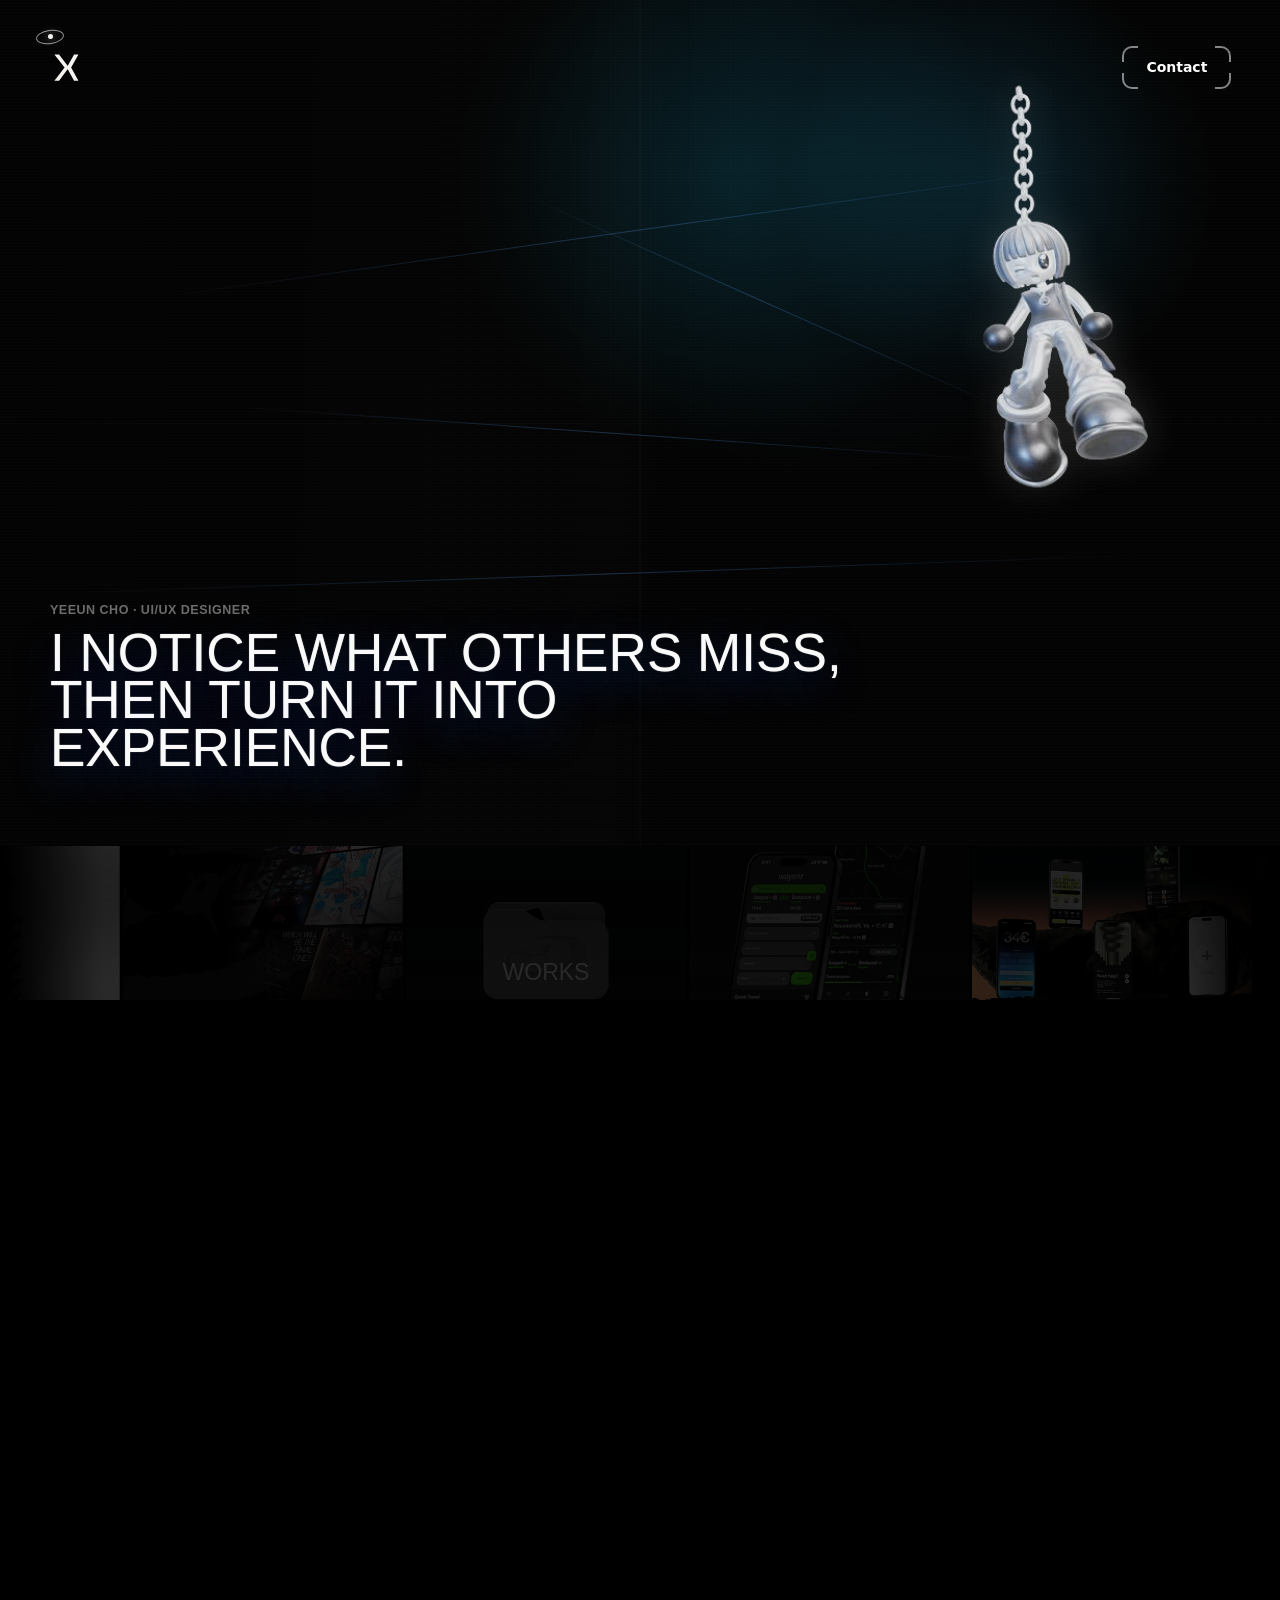
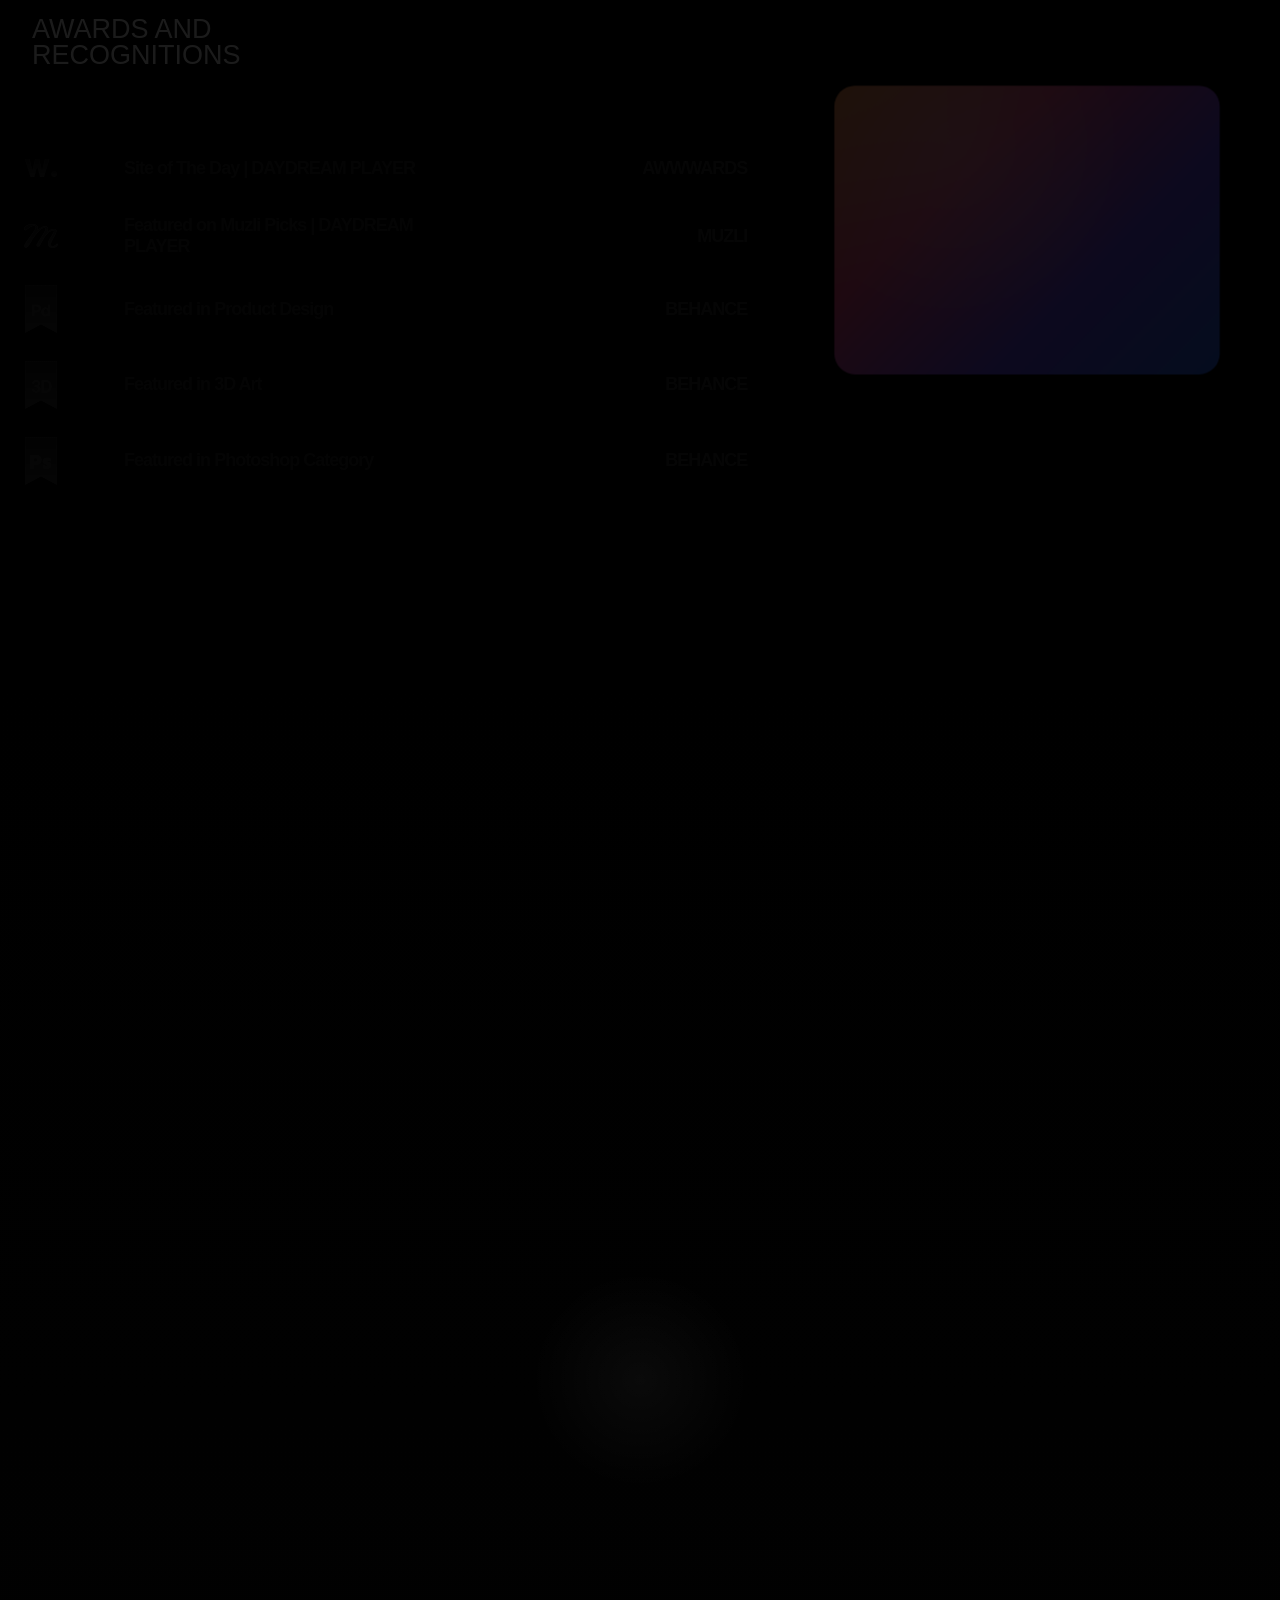
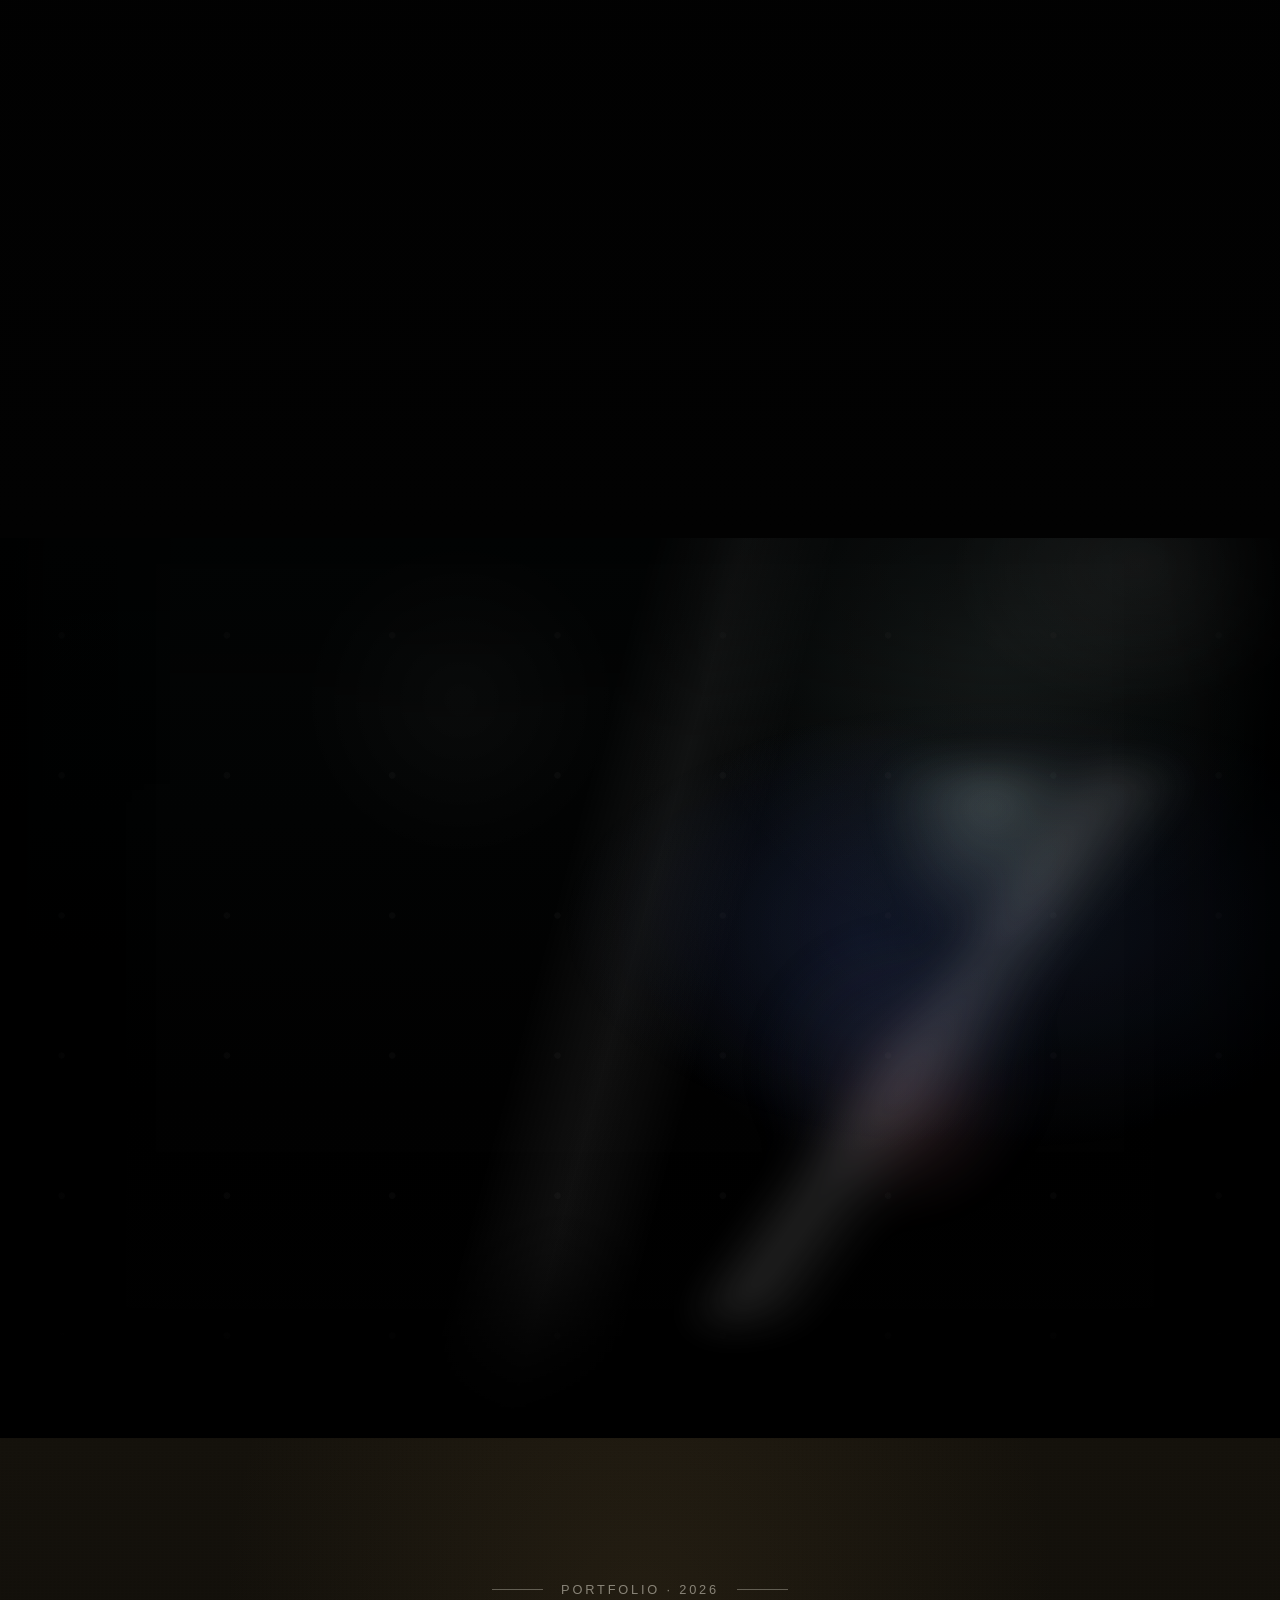
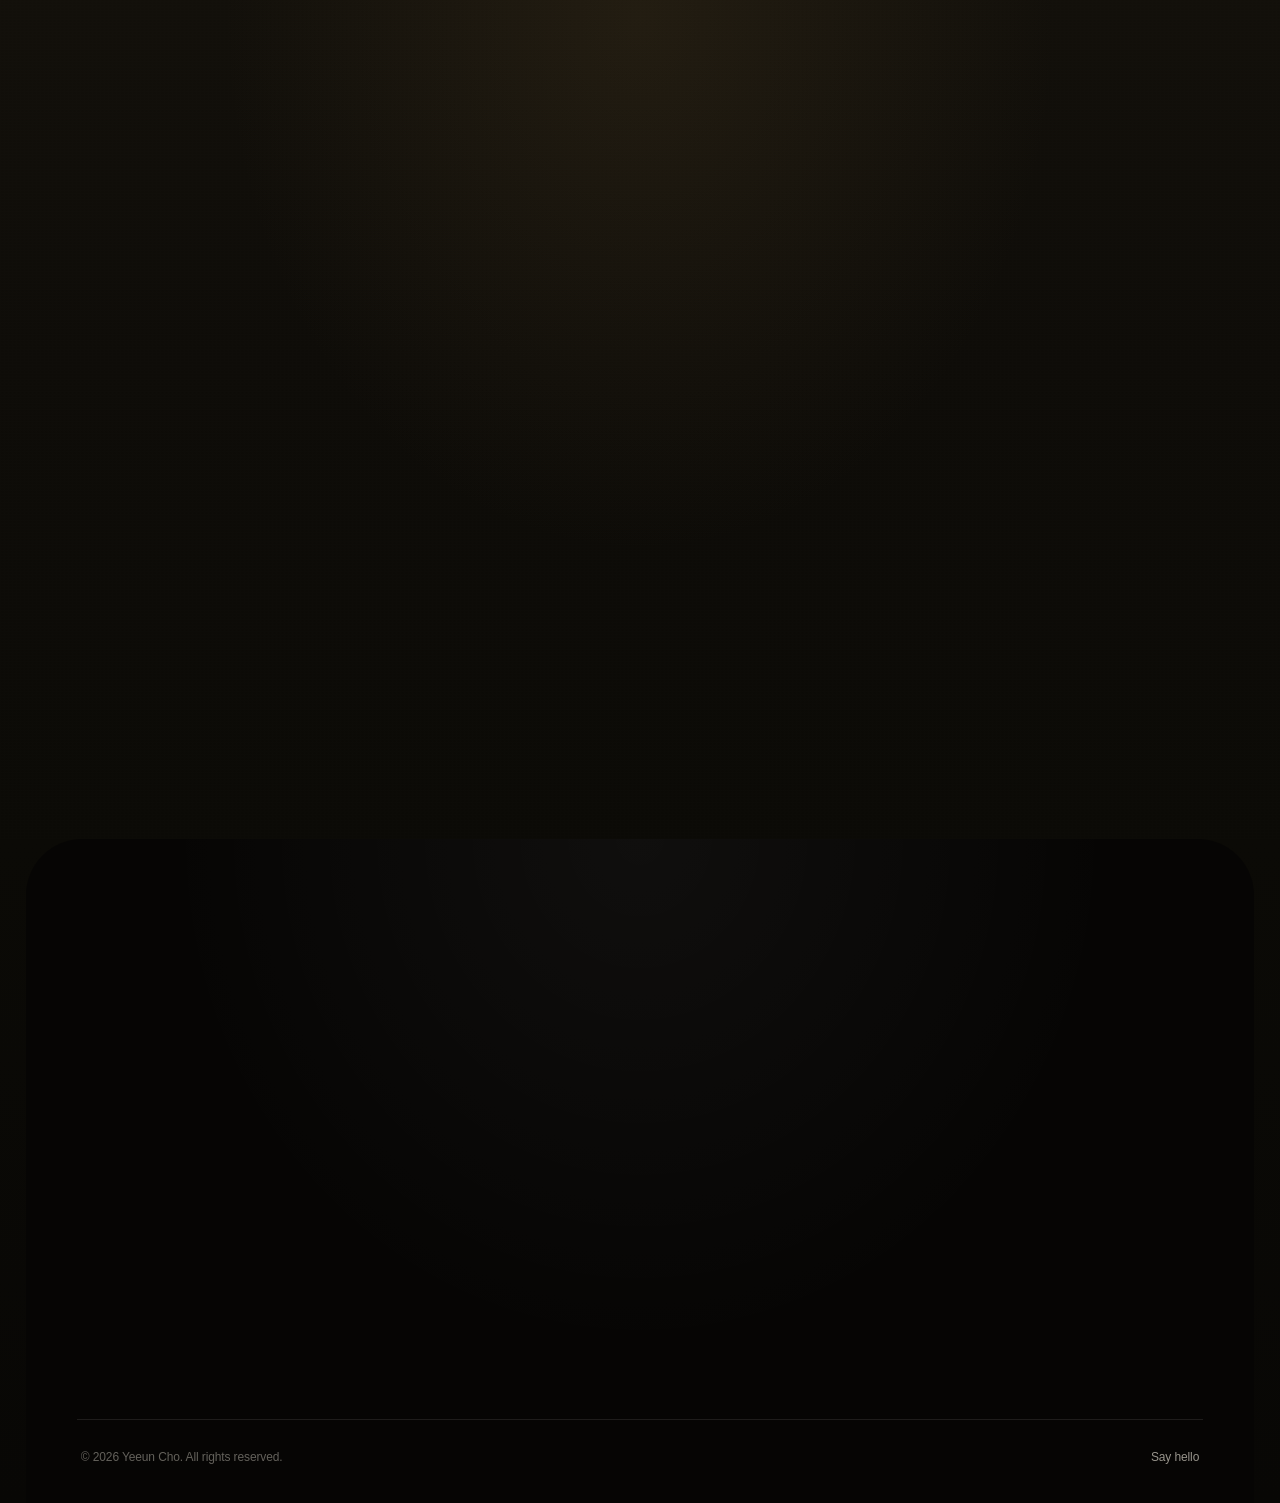
==== index.html @ 2b9f939e "Restructure portfolio into Loris/Bloomscroll-inspired single-page layout Reorders sections (Hero, Aw" ====
<!doctype html>
<html lang="en">
  <head>
    <meta charset="utf-8" />
    <meta name="viewport" content="width=device-width, initial-scale=1" />
    <title>Yeeun Cho — UI/UX Designer Portfolio</title>
    <meta
      name="description"
      content="Yeeun Cho's UI/UX and graphic design portfolio: awards, education, experience and selected works."
    />
    <link rel="stylesheet" href="./css/base.css?v=1" />
    <link rel="stylesheet" href="./css/hero.css?v=1" />
    <link rel="stylesheet" href="./css/awards.css?v=1" />
    <link rel="stylesheet" href="./css/profile.css?v=1" />
    <link rel="stylesheet" href="./css/works.css?v=1" />
    <link rel="stylesheet" href="./css/statement.css?v=1" />
    <link rel="stylesheet" href="./css/footer.css?v=1" />
  </head>
  <body id="top">
    <main class="site-shell">
      <header class="nav">
        <a class="brand" href="#top" aria-label="Yeeun Cho — back to top">
          <svg viewBox="0 0 48 48" role="img" aria-hidden="true">
            <path d="M6 6 20 24 6 42h6.4L26 24 12.4 6z" />
            <path d="M23 24 33 6h6l-10 18 10 18h-6z" />
          </svg>
        </a>
        <a class="contact" href="mailto:joyeeun23@gmail.com">
          <span>Contact</span>
        </a>
      </header>

      <section class="hero" aria-label="Introduction">
        <div class="noise" aria-hidden="true"></div>
        <div class="neon-field" aria-hidden="true">
          <svg class="neon-map" viewBox="0 0 1240 900">
            <defs>
              <filter id="soft-glow" x="-20%" y="-20%" width="140%" height="140%">
                <feGaussianBlur stdDeviation="8" result="blur" />
                <feColorMatrix
                  in="blur"
                  type="matrix"
                  values="0 0 0 0 0.03 0 0 0 0 0.42 0 0 0 0 1 0 0 0 1 0"
                  result="blue"
                />
                <feMerge>
                  <feMergeNode in="blue" />
                  <feMergeNode in="SourceGraphic" />
                </feMerge>
              </filter>
              <radialGradient id="map-fill" cx="58%" cy="20%" r="78%">
                <stop offset="0" stop-color="#0b3345" stop-opacity="0.62" />
                <stop offset="0.48" stop-color="#041821" stop-opacity="0.44" />
                <stop offset="1" stop-color="#010203" stop-opacity="0.08" />
              </radialGradient>
            </defs>
            <path
              class="map-fill map-left-fill"
              fill-rule="evenodd"
              d="M0 202 C78 205 116 173 172 159 C232 145 282 159 317 128 C345 103 323 60 350 47 C370 37 371 109 377 148 C382 183 361 202 324 197 C272 190 239 208 219 238 C188 284 184 326 154 356 C120 390 65 384 0 392 Z M244 220 C277 198 316 199 344 221 C368 241 356 272 324 285 C292 298 247 294 224 270 C202 247 215 232 244 220 Z"
            />
            <path
              class="map-outline map-left chroma-red"
              d="M0 202 C78 205 116 173 172 159 C232 145 282 159 317 128 C345 103 323 60 350 47 C370 37 371 109 377 148 C382 183 361 202 324 197 C272 190 239 208 219 238 C188 284 184 326 154 356 C120 390 65 384 0 392"
            />
            <path
              class="map-outline map-left chroma-green"
              d="M0 202 C78 205 116 173 172 159 C232 145 282 159 317 128 C345 103 323 60 350 47 C370 37 371 109 377 148 C382 183 361 202 324 197 C272 190 239 208 219 238 C188 284 184 326 154 356 C120 390 65 384 0 392"
            />
            <path
              class="map-outline map-left map-core"
              d="M0 202 C78 205 116 173 172 159 C232 145 282 159 317 128 C345 103 323 60 350 47 C370 37 371 109 377 148 C382 183 361 202 324 197 C272 190 239 208 219 238 C188 284 184 326 154 356 C120 390 65 384 0 392"
            />
            <path
              class="map-hole map-left-hole"
              d="M244 220 C277 198 316 199 344 221 C368 241 356 272 324 285 C292 298 247 294 224 270 C202 247 215 232 244 220 Z"
            />
            <path
              class="map-fill map-right-fill"
              fill-rule="evenodd"
              d="M0 516 C90 503 164 494 223 506 C245 545 260 570 286 584 L402 587 C426 586 435 561 462 555 C505 545 538 571 563 604 C596 646 664 692 732 750 C787 797 825 859 909 900 C874 824 875 775 900 714 C936 631 923 566 956 500 C997 416 1020 334 1087 275 C1134 234 1185 205 1240 175 L1240 0 L426 0 C442 62 434 107 395 132 C354 159 316 128 301 82 C289 47 284 22 277 0 L0 0 Z M464 244 C510 208 563 204 606 231 C641 254 640 296 604 320 C570 344 513 353 468 338 C413 320 412 282 464 244 Z"
            />
            <path
              class="map-outline map-right chroma-red"
              d="M0 516 C90 503 164 494 223 506 C245 545 260 570 286 584 L402 587 C426 586 435 561 462 555 C505 545 538 571 563 604 C596 646 664 692 732 750 C787 797 825 859 909 900 C874 824 875 775 900 714 C936 631 923 566 956 500 C997 416 1020 334 1087 275 C1134 234 1185 205 1240 175"
            />
            <path
              class="map-outline map-right chroma-green"
              d="M0 516 C90 503 164 494 223 506 C245 545 260 570 286 584 L402 587 C426 586 435 561 462 555 C505 545 538 571 563 604 C596 646 664 692 732 750 C787 797 825 859 909 900 C874 824 875 775 900 714 C936 631 923 566 956 500 C997 416 1020 334 1087 275 C1134 234 1185 205 1240 175"
            />
            <path
              class="map-outline map-right map-core"
              d="M0 516 C90 503 164 494 223 506 C245 545 260 570 286 584 L402 587 C426 586 435 561 462 555 C505 545 538 571 563 604 C596 646 664 692 732 750 C787 797 825 859 909 900 C874 824 875 775 900 714 C936 631 923 566 956 500 C997 416 1020 334 1087 275 C1134 234 1185 205 1240 175"
            />
            <path
              class="map-hole map-right-hole"
              d="M464 244 C510 208 563 204 606 231 C641 254 640 296 604 320 C570 344 513 353 468 338 C413 320 412 282 464 244 Z"
            />
          </svg>
          <div class="hover-light"></div>
        </div>
        <img
          class="model-fallback"
          src="./assets/marionette-fallback.png"
          alt=""
          aria-hidden="true"
        />
        <canvas id="marionette-canvas" aria-hidden="true"></canvas>

        <div class="hero-frame">
          <div class="frame-eye" aria-hidden="true">
            <span></span>
          </div>

          <svg class="electric-map" viewBox="0 0 1000 620" aria-hidden="true">
            <path
              class="spark spark-soft"
              d="M102 302 C164 278 209 246 264 198 C311 158 337 105 401 112 C462 119 489 184 544 204 C606 227 643 174 697 137 C768 88 846 118 918 154"
            />
            <path
              class="spark"
              d="M72 316 C141 291 210 244 284 178 C329 138 352 76 416 96 C474 115 497 169 552 196 C606 222 638 174 689 132 C756 78 839 108 932 148"
            />
            <path
              class="spark spark-cut"
              d="M350 314 C387 266 435 265 492 302 C543 335 601 328 642 282"
            />
          </svg>

          <div class="data-lines" aria-hidden="true">
            <i></i><i></i><i></i><i></i>
          </div>

          <div class="copy-block">
            <p class="url">YEEUN CHO · UI/UX DESIGNER</p>
            <h1>
              I NOTICE WHAT OTHERS MISS,<br />
              THEN TURN IT INTO EXPERIENCE.
            </h1>
          </div>

          <div class="status-strip" aria-hidden="true">
            <span></span><span></span><span></span>
          </div>
          <p class="side-note">Multimedia design<br />2026 portfolio study</p>
        </div>

        <div id="model-status" class="model-status" role="status">Loading model</div>
        <div class="local-warning" role="note">
          Open this page through http://127.0.0.1:4173/ to load the 3D GLB.
        </div>
      </section>

      <section class="home-works-strip" aria-label="Works preview">
        <div class="home-strip-track">
          <a class="home-strip-card" href="#works">
            <img src="./images/project_images/36daysoftype/thumb.webp" alt="" />
          </a>
          <a class="home-strip-card" href="#works">
            <img src="./images/project_images/posterfolio/thumb.webp" alt="" />
          </a>
          <a class="home-strip-card is-folder" href="#works" aria-label="Open works">
            <img class="strip-folder-back" src="./images/folder/folder_back.png" alt="" />
            <img class="strip-folder-slip strip-folder-slip-a" src="./images/project_images/daydream_web/thumb.webp" alt="" />
            <img class="strip-folder-slip strip-folder-slip-b" src="./images/project_images/posterfolio/thumb.webp" alt="" />
            <img class="strip-folder-front" src="./images/folder/folder_front.png" alt="" />
            <span>WORKS</span>
          </a>
          <a class="home-strip-card" href="#works">
            <img src="./images/project_images/wayer/thumb.webp" alt="" />
          </a>
          <a class="home-strip-card" href="#works">
            <img src="./images/project_images/dailyui/thumb.webp" alt="" />
          </a>
          <a class="home-strip-card" href="#works">
            <img src="./images/project_images/aughtsspective/thumb.webp" alt="" />
          </a>
          <a class="home-strip-card" href="#works">
            <img src="./images/project_images/orith/thumb.webp" alt="" />
          </a>
        </div>
      </section>

      <section class="awards-section" id="awards" aria-label="Awards and recognitions">
        <div class="awards-inner">
          <h2>AWARDS AND<br />RECOGNITIONS</h2>

          <div class="awards-visual" aria-hidden="true">
            <div class="awards-visual-frame">
              <img class="awards-visual-image" src="./images/project_images/daydream/banner.webp" alt="" />
            </div>
          </div>

          <div class="awards-list">
            <article class="award-row" data-visual="./images/project_images/daydream/banner.webp" tabindex="0">
              <img src="./images/icons/awwwards.svg" alt="" />
              <p>Site of The Day | DAYDREAM PLAYER</p>
              <strong>AWWWARDS</strong>
            </article>
            <article class="award-row" data-visual="./images/project_images/daydream/banner.webp" tabindex="0">
              <img src="./images/icons/muzli.svg" alt="" />
              <p>Featured on Muzli Picks | DAYDREAM PLAYER</p>
              <strong>MUZLI</strong>
            </article>
            <article class="award-row" data-visual="./images/project_images/daydream/banner.webp" tabindex="0">
              <img src="./images/icons/product_design.svg" alt="" />
              <p>Featured in Product Design</p>
              <strong>BEHANCE</strong>
            </article>
            <article class="award-row" data-visual="./images/project_images/wayer/banner.webp" tabindex="0">
              <img src="./images/icons/3d_art.svg" alt="" />
              <p>Featured in 3D Art</p>
              <strong>BEHANCE</strong>
            </article>
            <article class="award-row" data-visual="./images/project_images/posterfolio/banner.webp" tabindex="0">
              <img src="./images/icons/ps_category.svg" alt="" />
              <p>Featured in Photoshop Category</p>
              <strong>BEHANCE</strong>
            </article>
          </div>
        </div>
      </section>

      <section class="profile-section" id="profile" aria-label="Profile information">
        <div class="profile-grid">
          <article class="profile-row">
            <h2>education</h2>
            <div class="profile-copy">
              <p>• BA in Graphic Design</p>
              <p>— Eszterházy Károly University,<br />Hungary [2022–2025]</p>
            </div>
          </article>

          <article class="profile-row">
            <h2>stack</h2>
            <div class="profile-copy">
              <p>Photoshop / Illustrator / InDesign / After Effects /</p>
              <p>Blender / Glyphs / Figma / Rive / Webflow / Framer</p>
            </div>
          </article>

          <div class="profile-mark" aria-hidden="true">
            <span></span>
            <span></span>
          </div>

          <article class="profile-row">
            <h2>experience</h2>
            <div class="profile-copy">
              <p>• Associate Creative Director – WORLDS [2024–]</p>
              <p>Visual Identity, Lead Graphic Designer, UI Designer,<br />Concept Art Direction</p>
              <p>• Freelancing [2023–]</p>
              <p>Various websites, branding and 3D rendering<br />projects</p>
            </div>
          </article>

          <article class="profile-row">
            <h2>I can help you with</h2>
            <div class="profile-copy">
              <p>End-to-end Web Design and Implementation,</p>
              <p>UI/UX design, Brand Identity, Graphic Design, 3D</p>
              <p>Product Renderings, and more</p>
            </div>
          </article>

          <article class="profile-row profile-row-clients">
            <h2>Selected clients</h2>
            <div class="profile-copy profile-clients-logos">
              <img src="./images/clients/stc.png" alt="STC" />
              <img src="./images/clients/parkbee.png" alt="ParkBee" />
              <img src="./images/clients/amca.png" alt="AMCA" />
            </div>
          </article>
        </div>
      </section>

      <section class="works-section" id="works" aria-label="Selected works archive">
        <img
          class="works-dots"
          src="./images/dots.svg"
          alt=""
          aria-hidden="true"
        />
        <div class="works-glow" aria-hidden="true"></div>

        <div class="works-canvas">
          <div class="works-topbar">
            <p class="works-breadcrumb">
              <span>Yeeun Cho</span><b>/</b><strong>Works</strong>
            </p>

            <div class="works-view-toggle" aria-hidden="true">
              <img src="./images/icons/list.svg" alt="" />
              <img src="./images/icons/grid.svg" alt="" />
            </div>

            <div class="works-filter" aria-label="Works view mode">
              <button type="button" class="is-active">categorized</button>
              <span>/</span>
              <button type="button">freestyle</button>
            </div>
          </div>

          <div class="works-list" aria-label="Project list">
            <article class="works-item is-dim" data-preview="./images/project_images/aughtsspective/banner.webp">
              <span class="works-category" data-label="Graphics">
                <img src="./images/icons/graphics.svg" alt="" />
              </span>
              <h2>AUGHTS.SPECTIVE</h2>
              <p>2025</p>
            </article>
            <article class="works-item is-dim" data-preview="./images/project_images/posterfolio/banner.webp">
              <span class="works-category" data-label="Graphics">
                <img src="./images/icons/graphics.svg" alt="" />
              </span>
              <h2>Posterfolio</h2>
              <p>2020-24</p>
            </article>
            <article class="works-item is-dim" data-preview="./images/project_images/loben/thumb.webp">
              <span class="works-category" data-label="Graphics">
                <img src="./images/icons/graphics.svg" alt="" />
              </span>
              <h2>Loben Variable</h2>
              <p>2024</p>
            </article>
            <article class="works-item" data-preview="./images/project_images/orith/banner.webp">
              <span class="works-category" data-label="Graphics">
                <img src="./images/icons/graphics.svg" alt="" />
              </span>
              <h2>Orith Display</h2>
              <p>2023</p>
            </article>
            <article class="works-item" data-preview="./images/project_images/36daysoftype/banner.webp">
              <span class="works-category" data-label="Graphics">
                <img src="./images/icons/graphics.svg" alt="" />
              </span>
              <h2>36 Days of Type</h2>
              <p>2024</p>
            </article>

            <article class="works-item is-featured" data-preview="./images/project_images/daydream/banner.webp">
              <span class="works-category" data-label="Product">
                <img src="./images/icons/product.svg" alt="" />
              </span>
              <h2>DAYDREAM PLAYER</h2>
              <p>2024-25</p>
            </article>

            <article class="works-item" data-preview="./images/project_images/wayer/banner.webp">
              <span class="works-category" data-label="UI/UX">
                <img src="./images/icons/uiux.svg" alt="" />
              </span>
              <h2>Wayer</h2>
              <p>2024</p>
            </article>
            <article class="works-item" data-preview="./images/project_images/dailyui/banner.webp">
              <span class="works-category" data-label="UI/UX">
                <img src="./images/icons/uiux.svg" alt="" />
              </span>
              <h2>Daily UI Challange</h2>
              <p>2024</p>
            </article>

            <article class="works-item is-dim" data-preview="./images/project_images/amca/banner.webp">
              <span class="works-category" data-label="Web">
                <img src="./images/icons/web.svg" alt="" />
              </span>
              <h2>Amca Careers</h2>
              <p>2025</p>
            </article>
            <article class="works-item is-dim" data-preview="./images/project_images/pneuma/banner.webp">
              <span class="works-category" data-label="Web">
                <img src="./images/icons/web.svg" alt="" />
              </span>
              <h2>Pneumacosmic.hu</h2>
              <p>2025</p>
            </article>
            <article class="works-item is-dim" data-preview="./images/project_images/daydream_web/banner.webp">
              <span class="works-category" data-label="Web">
                <img src="./images/icons/web.svg" alt="" />
              </span>
              <h2>Daydreamplayer.com</h2>
              <p>2024-25</p>
            </article>
            <article class="works-item is-dim" data-preview="./images/project_images/ikon_web/banner.webp">
              <span class="works-category" data-label="Web">
                <img src="./images/icons/web.svg" alt="" />
              </span>
              <h2>ikOn.hu</h2>
              <p>2024</p>
            </article>
          </div>

          <div class="works-stage" aria-hidden="true">
            <canvas id="works-canvas"></canvas>
            <div class="works-spine"></div>
            <div class="works-orbit">
              <div class="works-rotator">
                <figure class="works-panel panel-left panel-left-back">
                  <img src="./images/project_images/wayer/banner.webp" alt="" />
                </figure>
                <figure class="works-panel panel-left panel-left-mid">
                  <img src="./images/project_images/aughtsspective/banner.webp" alt="" />
                </figure>
                <figure class="works-panel panel-left panel-left-front">
                  <img data-preview-slot="secondary" src="./images/project_images/daydream/banner.webp" alt="" />
                </figure>
                <figure class="works-panel panel-center panel-center-left">
                  <img src="./images/project_images/loben/thumb.webp" alt="" />
                </figure>
                <figure class="works-panel panel-center panel-center-right">
                  <img src="./images/project_images/orith/banner.webp" alt="" />
                </figure>
                <figure class="works-panel panel-right panel-right-front">
                  <img data-preview-slot="primary" src="./images/project_images/daydream/banner.webp" alt="" />
                </figure>
                <figure class="works-panel panel-right panel-right-mid">
                  <img src="./images/project_images/36daysoftype/banner.webp" alt="" />
                </figure>
                <figure class="works-panel panel-right panel-right-back">
                  <img src="./images/project_images/posterfolio/banner.webp" alt="" />
                </figure>
                <figure class="works-panel panel-ghost panel-ghost-left"></figure>
                <figure class="works-panel panel-ghost panel-ghost-right"></figure>
              </div>
            </div>
            <div class="works-folder-mini">
              <img class="folder-back" src="./images/folder/folder_back.png" alt="" />
              <img class="folder-slip folder-slip-a" src="./images/project_images/wayer/thumb.webp" alt="" />
              <img class="folder-slip folder-slip-b" src="./images/project_images/dailyui/thumb.webp" alt="" />
              <img class="folder-front" src="./images/folder/folder_front.png" alt="" />
            </div>
          </div>

          <div class="works-mobile-preview" aria-hidden="true">
            <img data-preview-slot="primary" src="./images/project_images/daydream/banner.webp" alt="" />
          </div>
        </div>
      </section>

      <section class="statement-section" id="statement" aria-label="Design philosophy">
        <div class="statement-noise" aria-hidden="true"></div>

        <p class="statement-label">
          <span class="statement-rule" aria-hidden="true"></span>
          <span>Portfolio · 2026</span>
          <span class="statement-rule" aria-hidden="true"></span>
        </p>

        <div class="statement-collage" aria-hidden="true">
          <figure class="statement-petal petal-1">
            <img src="./images/project_images/daydream/banner.webp" alt="" loading="lazy" />
          </figure>
          <figure class="statement-petal petal-2">
            <img src="./images/project_images/wayer/banner.webp" alt="" loading="lazy" />
          </figure>
          <figure class="statement-petal petal-3">
            <img src="./images/project_images/orith/banner.webp" alt="" loading="lazy" />
          </figure>
          <figure class="statement-petal petal-4">
            <img src="./images/project_images/aughtsspective/banner.webp" alt="" loading="lazy" />
          </figure>
          <figure class="statement-petal petal-5">
            <img src="./images/project_images/36daysoftype/banner.webp" alt="" loading="lazy" />
          </figure>
        </div>

        <h2 class="statement-copy">
          Every fragment of work carries the same quiet intention —
          notice closely, then shape it into something worth remembering.
        </h2>
      </section>

      <footer class="site-footer" id="footer" aria-label="Footer">
        <div class="footer-panel">
          <div class="footer-mark" aria-hidden="true">
            <svg viewBox="0 0 48 48" role="img">
              <path d="M6 6 20 24 6 42h6.4L26 24 12.4 6z" />
              <path d="M23 24 33 6h6l-10 18 10 18h-6z" />
            </svg>
          </div>

          <p class="footer-message">Always open to thoughtful collaborations and new ideas.</p>

          <div class="footer-columns">
            <nav class="footer-col footer-explore" aria-label="Page sections">
              <h3>Explore</h3>
              <a href="#top">Home</a>
              <a href="#awards">Awards</a>
              <a href="#profile">Profile</a>
              <a href="#works">Works</a>
            </nav>

            <div class="footer-col footer-socials" aria-label="Social links">
              <h3>Socials</h3>
              <!-- No public Instagram/Behance handle exists in the project yet; replace with real links when available. -->
              <span class="footer-social-placeholder">Instagram (coming soon)</span>
              <span class="footer-s
              ocial-placeholder">Behance (coming soon)</span>
              <a href="mailto:joyeeun23@gmail.com">Email</a>
            </div>

            <div class="footer-col footer-contact" aria-label="Contact details">
              <h3>Contact</h3>
              <a href="mailto:joyeeun23@gmail.com">joyeeun23@gmail.com</a>
            </div>
          </div>

          <div class="footer-wordmark" aria-hidden="true">
            <span>YEEUN CHO</span>
          </div>

          <div class="footer-bottom">
            <p>© 2026 Yeeun Cho. All rights reserved.</p>
            <a href="mailto:joyeeun23@gmail.com">Say hello</a>
          </div>
        </div>
      </footer>
    </main>

    <script src="./vendor/three.min.js"></script>
    <script src="./vendor/GLTFLoader.js"></script>
    <script src="./vendor/RoomEnvironment.js"></script>
    <script type="module" src="./js/main.js?v=1"></script>
  </body>
</html>
---- css/base.css ----
:root {
  color-scheme: dark;
  --black: #030405;
  --paper: #f4f3ef;
  --muted: rgba(244, 243, 239, 0.56);
  --line: rgba(244, 243, 239, 0.18);
  --blue: #3c87ff;
  --acid: #c7fc2d;
}

@font-face {
  font-family: "__intranet_88ffcb";
  src: url("./fonts/original/d099fb4bf3d2ee6a.otf") format("opentype");
  font-display: swap;
}

@font-face {
  font-family: "__ppRegular_c59efa";
  src: url("./fonts/original/8f65835aa057b6ed.otf") format("opentype");
  font-display: swap;
}

@font-face {
  font-family: "__ppSemiBold_e86be0";
  src: url("./fonts/original/cb07cb684de218c2.otf") format("opentype");
  font-display: swap;
}

* {
  box-sizing: border-box;
}

html,
body {
  min-height: 100%;
}

html {
  scrollbar-width: none;
}

html::-webkit-scrollbar,
body::-webkit-scrollbar {
  display: none;
}

body {
  margin: 0;
  background: var(--black);
  color: var(--paper);
  font-family: "__ppSemiBold_e86be0", Inter, ui-sans-serif, system-ui, -apple-system, BlinkMacSystemFont, "Segoe UI", sans-serif;
  overflow-x: hidden;
}

a {
  color: inherit;
  text-decoration: none;
}

.site-shell {
  min-height: 100svh;
  background: #030303;
}

@media (prefers-reduced-motion: reduce) {
  *,
  *::before,
  *::after {
    animation-duration: 0.01ms !important;
    animation-iteration-count: 1 !important;
    scroll-behavior: auto !important;
  }
}
---- css/hero.css ----
.hero {
  position: relative;
  min-height: calc(100svh - 54px);
  overflow: hidden;
  isolation: isolate;
  --mx: 78%;
  --my: 22%;
}

.hero::before {
  content: "";
  position: absolute;
  z-index: 8;
  top: -14vh;
  left: 40vw;
  width: 44vw;
  height: 84vh;
  pointer-events: none;
  background:
    radial-gradient(ellipse at 46% 32%, rgba(113, 244, 255, 0.42), transparent 18%),
    radial-gradient(ellipse at 50% 45%, rgba(42, 136, 255, 0.28), transparent 36%),
    radial-gradient(ellipse at 60% 58%, rgba(112, 74, 255, 0.14), transparent 44%);
  filter: blur(30px) saturate(1.28);
  mix-blend-mode: screen;
  opacity: 0;
  transform: translateY(-24px) scale(0.96);
  transition:
    opacity 1.05s ease 0.12s,
    transform 1.25s cubic-bezier(0.16, 1, 0.3, 1) 0.12s;
}

.model-ready .hero::before {
  opacity: 0.82;
  transform: translateY(0) scale(1);
}

.noise {
  position: absolute;
  inset: 0;
  z-index: 12;
  pointer-events: none;
  opacity: 0.2;
  background-image:
    linear-gradient(rgba(255, 255, 255, 0.028) 1px, transparent 1px),
    linear-gradient(90deg, rgba(255, 255, 255, 0.018) 1px, transparent 1px);
  background-size: 3px 3px, 5px 5px;
  mix-blend-mode: screen;
}

.noise::after {
  content: "";
  position: absolute;
  inset: 0;
  background: repeating-linear-gradient(
    180deg,
    rgba(255, 255, 255, 0.035) 0 1px,
    transparent 1px 4px
  );
  opacity: 0.16;
}

#marionette-canvas {
  position: absolute;
  inset: 0;
  z-index: 9;
  width: 100%;
  height: 100%;
  display: block;
  pointer-events: none;
  filter:
    saturate(1.26)
    contrast(1.08)
    drop-shadow(0 0 18px rgba(83, 203, 255, 0.34))
    drop-shadow(-18px 24px 38px rgba(34, 104, 255, 0.22));
  -webkit-mask-image: linear-gradient(to bottom, transparent 0, rgba(0, 0, 0, 0) 18px, #000 86px);
  mask-image: linear-gradient(to bottom, transparent 0, rgba(0, 0, 0, 0) 18px, #000 86px);
  opacity: 0;
  transform: translateY(-7vh) scale(1.06);
  transform-origin: 52% 0%;
  transition:
    opacity 0.9s ease,
    transform 1.35s cubic-bezier(0.16, 1, 0.3, 1);
}

.model-ready #marionette-canvas {
  opacity: 1;
  transform: translateY(0) scale(1);
}

.neon-field {
  position: absolute;
  inset: 0;
  z-index: 1;
  overflow: hidden;
  background:
    radial-gradient(circle at var(--mx) var(--my), rgba(42, 198, 255, 0.12), transparent 18%),
    radial-gradient(circle at 57% 21%, rgba(30, 211, 255, 0.11), transparent 28%),
    #030303;
}

.neon-field::before {
  content: "";
  position: absolute;
  inset: 0;
  background: radial-gradient(circle at 65% 18%, rgba(31, 158, 217, 0.18), transparent 30%);
  opacity: 0.42;
  transition: opacity 0.28s ease;
}

.neon-map {
  position: absolute;
  top: 0;
  left: 0;
  width: 100vw;
  height: calc(100svh - 30px);
  overflow: visible;
  filter: saturate(1.3);
  opacity: 0;
  transform: scale(1.08);
  transform-origin: 58% 28%;
  transition:
    opacity 1.05s ease,
    transform 1.45s cubic-bezier(0.16, 1, 0.3, 1);
}

.model-ready .neon-map {
  opacity: 1;
  transform: scale(1);
}

.map-fill {
  fill: url("#map-fill");
  opacity: 0.58;
}

.map-left-fill,
.map-left {
  transform: translate(-28px, 72px) scale(1.06);
}

.map-left-hole {
  transform: translate(-28px, 72px) scale(1.06);
}

.map-right-fill,
.map-right {
  transform: translate(560px, -4px) scale(0.96);
}

.map-right-hole {
  transform: translate(560px, -4px) scale(0.96);
}

.map-outline,
.map-hole {
  fill: none;
  stroke-linejoin: round;
  stroke-linecap: round;
  vector-effect: non-scaling-stroke;
}

.map-outline {
  stroke-width: 3.2;
  filter: url("#soft-glow");
}

.map-core {
  stroke: rgba(65, 142, 255, 0.94);
  opacity: 0.75;
}

.map-hole {
  stroke: rgba(75, 151, 255, 0.8);
  stroke-width: 2.7;
  filter: url("#soft-glow");
  opacity: 0.7;
}

.chroma-red {
  stroke: rgba(255, 58, 42, 0.42);
  translate: 5px 3px;
  opacity: 0.34;
}

.chroma-green {
  stroke: rgba(55, 255, 119, 0.5);
  translate: -5px -2px;
  opacity: 0.34;
}

.hover-light {
  position: absolute;
  width: 36vw;
  height: 36vw;
  left: var(--mx);
  top: var(--my);
  border-radius: 50%;
  background: radial-gradient(circle, rgba(116, 233, 255, 0.28), rgba(52, 140, 255, 0.14) 28%, transparent 62%);
  mix-blend-mode: screen;
  opacity: 0;
  pointer-events: none;
  transform: translate(-50%, -50%);
  transition: opacity 0.18s ease;
}

.hero:hover .hover-light,
.hero.is-hovering .hover-light,
.hero:hover .neon-field::before,
.hero.is-hovering .neon-field::before {
  opacity: 1;
}

.hero:hover .map-core,
.hero.is-hovering .map-core,
.hero:hover .map-hole,
.hero.is-hovering .map-hole {
  opacity: 1;
  filter: url("#soft-glow") drop-shadow(0 0 22px rgba(55, 147, 255, 0.95));
}

.model-fallback {
  position: absolute;
  top: clamp(52px, 8vh, 72px);
  right: clamp(62px, 9.7vw, 146px);
  z-index: 8;
  width: clamp(190px, 18vw, 250px);
  height: auto;
  opacity: 0;
  pointer-events: none;
  transform-origin: 50% 0%;
  animation: character-swing 4.4s ease-in-out infinite;
  filter: drop-shadow(0 0 18px rgba(255, 255, 255, 0.16));
  transition: opacity 0.35s ease;
}

.model-ready .model-fallback {
  opacity: 0;
}

.model-error .model-fallback {
  opacity: 0.88;
}

.nav {
  position: fixed;
  inset: 0 0 auto;
  z-index: 30;
  height: 96px;
  display: flex;
  align-items: center;
  justify-content: space-between;
  padding: 38px clamp(12px, 3.8vw, 50px) 0;
  pointer-events: none;
}

.brand,
.contact {
  pointer-events: auto;
}

.brand {
  width: 38px;
  height: 38px;
  display: grid;
  place-items: center;
  mix-blend-mode: screen;
}

.brand svg {
  width: 35px;
  height: 35px;
  fill: var(--paper);
}

.contact {
  position: relative;
  display: inline-flex;
  align-items: center;
  min-height: 43px;
  padding: 0 24px;
  color: #fff;
  font-size: 14px;
  font-weight: 700;
}

.contact::before,
.contact::after,
.contact span::before,
.contact span::after {
  content: "";
  position: absolute;
  width: 14px;
  height: 14px;
  border-color: rgba(251, 251, 251, 0.52);
  border-style: solid;
}

.contact::before {
  top: 0;
  left: 0;
  border-width: 2px 0 0 2px;
  border-radius: 10px 0 0;
}

.contact::after {
  top: 0;
  right: 0;
  border-width: 2px 2px 0 0;
  border-radius: 0 10px 0 0;
}

.contact span::before {
  bottom: 0;
  left: 0;
  border-width: 0 0 2px 2px;
  border-radius: 0 0 0 10px;
}

.contact span::after {
  right: 0;
  bottom: 0;
  border-width: 0 2px 2px 0;
  border-radius: 0 0 10px;
}

.hero-frame {
  position: absolute;
  inset: 0;
  z-index: 4;
  overflow: hidden;
  border: 0;
  border-radius: 0;
  background: transparent;
  box-shadow: none;
}

.hero-frame::before {
  content: "";
  position: absolute;
  inset: 0;
  background:
    linear-gradient(90deg, transparent 0 49.85%, rgba(255, 255, 255, 0.12) 50%, transparent 50.18%),
    linear-gradient(180deg, transparent 0 49.85%, rgba(255, 255, 255, 0.08) 50%, transparent 50.18%);
  opacity: 0.16;
}

.hero-frame::after {
  content: "";
  position: absolute;
  inset: -35% -15% -20%;
  background: linear-gradient(100deg, transparent 10%, rgba(255, 255, 255, 0.13) 49%, transparent 53%);
  opacity: 0.08;
  transform: rotate(-8deg);
}

.frame-eye {
  position: absolute;
  top: clamp(18px, 3.1vh, 32px);
  left: clamp(18px, 3.3vw, 36px);
  z-index: 5;
  width: 28px;
  height: 18px;
  display: grid;
  place-items: center;
}

.frame-eye::before {
  content: "";
  width: 26px;
  height: 12px;
  border: 1px solid rgba(255, 255, 255, 0.58);
  border-radius: 50%;
  transform: rotate(-8deg);
}

.frame-eye span {
  position: absolute;
  width: 5px;
  height: 5px;
  border-radius: 999px;
  background: var(--paper);
  box-shadow: 0 0 10px rgba(255, 255, 255, 0.72);
}

.electric-map {
  position: absolute;
  z-index: 1;
  top: 16%;
  left: 5%;
  width: min(72vw, 900px);
  height: min(50vh, 530px);
  opacity: 0;
  overflow: visible;
  mix-blend-mode: screen;
}

.spark {
  fill: none;
  stroke: rgba(69, 139, 255, 0.9);
  stroke-width: 3.4;
  stroke-linecap: round;
  stroke-linejoin: round;
  filter: drop-shadow(0 0 8px rgba(68, 129, 255, 0.95)) drop-shadow(0 0 30px rgba(39, 101, 255, 0.46));
  stroke-dasharray: 850;
  stroke-dashoffset: 850;
  animation: draw-spark 3.6s ease-out forwards, spark-flicker 2.8s ease-in-out infinite;
}

.spark-soft {
  stroke: rgba(106, 205, 255, 0.36);
  stroke-width: 8;
  animation-delay: 0.12s;
}

.spark-cut {
  stroke: rgba(73, 149, 255, 0.58);
  stroke-width: 3;
  animation-delay: 0.7s;
}

.data-lines {
  position: absolute;
  z-index: 2;
  inset: 0;
  pointer-events: none;
}

.data-lines i {
  position: absolute;
  height: 1px;
  background: linear-gradient(90deg, transparent, rgba(90, 164, 255, 0.7), transparent);
  transform-origin: left center;
  opacity: 0.38;
}

.data-lines i:nth-child(1) {
  top: 35%;
  left: 13%;
  width: 75%;
  transform: rotate(-8deg);
}

.data-lines i:nth-child(2) {
  top: 48%;
  left: 18%;
  width: 61%;
  transform: rotate(4deg);
}

.data-lines i:nth-child(3) {
  top: 23%;
  left: 41%;
  width: 43%;
  transform: rotate(24deg);
}

.data-lines i:nth-child(4) {
  top: 70%;
  left: 6%;
  width: 83%;
  transform: rotate(-2deg);
}

.copy-block {
  position: absolute;
  left: clamp(22px, 3.9vw, 50px);
  bottom: clamp(58px, 8.7vh, 74px);
  z-index: 6;
  width: min(920px, 62vw);
  opacity: 0;
  transform: translateY(24px);
  transition:
    opacity 0.85s ease 0.42s,
    transform 1s cubic-bezier(0.16, 1, 0.3, 1) 0.42s;
}

.model-ready .copy-block,
.model-error .copy-block {
  opacity: 1;
  transform: translateY(0);
}

.url {
  margin: 0 0 12px;
  color: rgba(244, 243, 239, 0.44);
  font-family: "__ppSemiBold_e86be0", "Helvetica Neue", Arial, sans-serif;
  font-size: clamp(12px, 0.98vw, 15px);
  font-weight: 800;
  letter-spacing: 0.04em;
}

h1 {
  margin: 0;
  color: rgba(255, 255, 255, 0.94);
  font-family: "__intranet_88ffcb", "Arial Black", "Helvetica Neue", Arial, sans-serif;
  font-size: clamp(34px, 4.15vw, 62px);
  font-weight: 400;
  line-height: 0.9;
  letter-spacing: 0;
  max-width: 920px;
  text-shadow:
    0 0 1px rgba(255, 255, 255, 0.65),
    0 14px 45px rgba(37, 113, 255, 0.35);
}

.status-strip {
  position: absolute;
  left: clamp(22px, 3.9vw, 50px);
  bottom: 18px;
  z-index: 6;
  display: flex;
  align-items: end;
  gap: 7px;
  opacity: 0;
  transform: translateY(16px);
  transition:
    opacity 0.75s ease 0.58s,
    transform 0.9s cubic-bezier(0.16, 1, 0.3, 1) 0.58s;
}

.model-ready .status-strip {
  opacity: 1;
  transform: translateY(0);
}

.status-strip span {
  display: block;
  width: 38px;
  height: 8px;
  transform: skewX(-25deg);
  background: rgba(255, 255, 255, 0.72);
}

.status-strip span:nth-child(1) {
  width: 20px;
  background: #ff5c45;
}

.status-strip span:nth-child(2) {
  background: var(--acid);
}

.status-strip span:nth-child(3) {
  width: 76px;
  background: rgba(255, 255, 255, 0.22);
}

.side-note {
  display: none;
}

.model-status {
  position: absolute;
  right: clamp(18px, 4vw, 54px);
  bottom: clamp(72px, 10vh, 112px);
  z-index: 12;
  color: rgba(244, 243, 239, 0.58);
  font-size: 12px;
  font-weight: 700;
  text-transform: uppercase;
  opacity: 0;
  pointer-events: none;
  transition: opacity 0.25s ease;
}

.local-warning {
  position: fixed;
  left: 16px;
  right: 16px;
  bottom: 16px;
  z-index: 80;
  display: none;
  padding: 12px 14px;
  border: 1px solid rgba(255, 255, 255, 0.2);
  border-radius: 8px;
  background: rgba(0, 0, 0, 0.86);
  color: rgba(255, 255, 255, 0.86);
  font-size: 13px;
  text-align: center;
}

.file-open .local-warning {
  display: block;
}

.model-status.is-hidden {
  opacity: 0;
}

.home-works-strip {
  position: relative;
  min-height: clamp(420px, 56vh, 560px);
  overflow: hidden;
  background: #000;
  isolation: isolate;
}

.home-works-strip::before,
.home-works-strip::after {
  content: "";
  position: absolute;
  inset: 0;
  z-index: 2;
  pointer-events: none;
}

.home-works-strip::before {
  background:
    linear-gradient(180deg, rgba(0, 0, 0, 0.02) 0%, #000 62%),
    linear-gradient(90deg, #000 0, transparent 8%, transparent 92%, #000 100%);
}

.home-works-strip::after {
  box-shadow: inset 0 120px 90px rgba(0, 0, 0, 0.62), inset 0 -120px 95px #000;
}

.home-strip-track {
  position: absolute;
  top: 0;
  left: 50%;
  z-index: 1;
  display: flex;
  gap: 3px;
  width: max-content;
  min-width: 125vw;
  transform: translateX(-50%);
  animation: home-strip-drift 24s linear infinite;
}

.home-strip-card {
  position: relative;
  flex: 0 0 clamp(280px, 18vw, 340px);
  height: clamp(154px, 10.9vw, 206px);
  overflow: hidden;
  background: #111;
  opacity: 0.62;
  filter: brightness(0.78) saturate(0.86);
  transition: opacity 0.35s ease, filter 0.35s ease, transform 0.35s ease;
}

.home-strip-card:hover {
  opacity: 0.96;
  filter: brightness(1) saturate(1);
  transform: translateY(-3px);
}

.home-strip-card > img:not(.strip-folder-back):not(.strip-folder-front):not(.strip-folder-slip) {
  width: 100%;
  height: 100%;
  object-fit: cover;
}

.home-strip-card.is-folder {
  display: grid;
  place-items: center;
  overflow: visible;
  background: rgba(12, 13, 14, 0.72);
  perspective: 500px;
}

.home-strip-card.is-folder span {
  position: absolute;
  bottom: 16px;
  left: 50%;
  z-index: 5;
  color: rgba(243, 243, 243, 0.74);
  font-family: "__intranet_88ffcb", Arial, sans-serif;
  font-size: 23px;
  line-height: 1;
  transform: translateX(-50%);
}

.strip-folder-back,
.strip-folder-front {
  position: absolute;
  width: 120px;
  height: 90px;
  object-fit: contain;
}

.strip-folder-back {
  top: 56px;
}

.strip-folder-front {
  top: 63px;
  left: 50%;
  min-width: 125px;
  min-height: 90px;
  transform: translateX(-50%);
  transition: transform 0.5s cubic-bezier(0.34, 1.56, 0.64, 1);
}

.strip-folder-slip {
  position: absolute;
  top: 22px;
  width: 112px;
  height: 82px;
  object-fit: cover;
  border: 1px solid rgba(128, 128, 128, 0.7);
  border-radius: 10px;
  transform-origin: bottom;
  transition: top 0.5s cubic-bezier(0.34, 1.56, 0.64, 1);
}

.strip-folder-slip-a {
  left: calc(50% + 4px);
  transform: translateX(-50%) scale(0.5) rotate(-70deg);
}

.strip-folder-slip-b {
  left: calc(50% - 38px);
  transform: translateX(-50%) scale(0.55) rotate(70deg);
}

.home-strip-card.is-folder:hover .strip-folder-front {
  transform: translateX(-50%) rotateX(-30deg);
}

.home-strip-card.is-folder:hover .strip-folder-slip-a {
  top: 16px;
}

.home-strip-card.is-folder:hover .strip-folder-slip-b {
  top: 10px;
}

@keyframes home-strip-drift {
  from {
    transform: translateX(-48%);
  }
  to {
    transform: translateX(-58%);
  }
}

@keyframes draw-spark {
  to {
    stroke-dashoffset: 0;
  }
}

@keyframes energy-crawl {
  to {
    stroke-dashoffset: -220;
  }
}

@keyframes spark-flicker {
  0%,
  100% {
    opacity: 0.82;
  }
  45% {
    opacity: 1;
  }
  50% {
    opacity: 0.5;
  }
  54% {
    opacity: 1;
  }
}

@keyframes character-swing {
  0%,
  100% {
    transform: rotate(-2.5deg);
  }
  50% {
    transform: rotate(3.5deg);
  }
}

@media (max-aspect-ratio: 1.1/1) {
  .neon-field {
    background:
      radial-gradient(circle at var(--mx) var(--my), rgba(42, 198, 255, 0.12), transparent 18%),
      radial-gradient(circle at 48% 27%, rgba(30, 211, 255, 0.1), transparent 30%),
      #030303;
  }

  .neon-map {
    top: -1vh;
    left: -44vw;
    width: 190vw;
    height: 86vh;
  }

  .map-left-fill,
  .map-left,
  .map-left-hole {
    transform: translate(20px, 170px) scale(1.04);
  }

  .map-right-fill,
  .map-right,
  .map-right-hole {
    transform: translate(410px, 22px) scale(0.98);
  }

  .copy-block {
    left: 20px;
    right: 20px;
    bottom: 6px;
    width: auto;
  }

  .url {
    margin-bottom: 12px;
    font-size: clamp(12px, 1.55vw, 15px);
  }

  h1 {
    width: 122%;
    max-width: none;
    font-size: clamp(26px, 3.25vw, 34px);
    line-height: 0.94;
    transform: scaleX(0.82);
    transform-origin: left top;
  }

  .status-strip {
    display: none;
  }
}
@media (max-width: 760px) {
  .hero {
    min-height: calc(100svh - 48px);
  }

  .nav {
    height: 74px;
    padding-top: 26px;
  }

  .contact {
    min-height: 38px;
    padding: 0 18px;
    font-size: 12px;
  }

  .hero-frame {
    inset: 0;
    border-radius: 0;
  }

  .electric-map {
    top: 13%;
    left: -33%;
    width: 140vw;
    height: 42vh;
  }

  .neon-map {
    top: 4vh;
    left: -74vw;
    width: 222vw;
    height: 82vh;
  }

  .hover-light {
    width: 72vw;
    height: 72vw;
  }

  .model-fallback {
    top: 112px;
    right: -3px;
    width: 47vw;
  }

  .copy-block {
    bottom: clamp(20px, 5vh, 44px);
    width: auto;
  }

  h1 {
    font-size: clamp(24px, 5.2vw, 28px);
    max-width: none;
  }

  .side-note {
    display: none;
  }

  .model-status {
    right: auto;
    left: 21px;
    bottom: 18px;
  }

  .next-hint {
    min-height: 0;
    height: 0;
  }
}
---- css/awards.css ----
.awards-section {
  position: relative;
  min-height: max(930px, 100svh);
  scroll-margin-top: clamp(42px, 5vh, 56px);
  background: #000;
  color: rgb(128, 128, 128);
  overflow: hidden;
  isolation: isolate;
  --awards-entry: 0;
}

.awards-inner {
  position: relative;
  z-index: 2;
  display: grid;
  grid-template-columns: minmax(0, 1fr) clamp(280px, 32vw, 460px);
  grid-template-areas: "title visual" "list visual";
  align-items: center;
  column-gap: clamp(24px, 4vw, 72px);
  padding: clamp(210px, 25vh, 292px) clamp(48px, 3.5vw, 72px) 120px;
  opacity: calc(0.3 + (var(--awards-entry) * 0.7));
  transform: translate3d(0, calc((1 - var(--awards-entry)) * 42px), 0);
  transition:
    opacity 0.8s ease,
    transform 1s cubic-bezier(0.16, 1, 0.3, 1);
}

.awards-visual {
  grid-area: visual;
  position: relative;
  align-self: center;
}

.awards-visual-frame {
  position: relative;
  aspect-ratio: 4 / 3;
  padding: clamp(14px, 1.4vw, 22px);
  border-radius: 22px;
  background: linear-gradient(135deg, #ff8a3d 0%, #ff4d8d 32%, #6c4dff 66%, #2a6dff 100%);
  box-shadow: 0 40px 90px rgba(0, 0, 0, 0.55);
  opacity: calc(0.4 + (var(--awards-entry) * 0.6));
  transform: translate3d(0, var(--awards-visual-shift, 0px), 0) scale(calc(0.94 + (var(--awards-entry) * 0.06)));
  transition:
    opacity 0.8s ease,
    transform 0.6s cubic-bezier(0.16, 1, 0.3, 1);
}

.awards-visual-frame::before {
  content: "";
  position: absolute;
  inset: 0;
  border-radius: inherit;
  background: radial-gradient(circle at 30% 20%, rgba(255, 255, 255, 0.28), transparent 55%);
  pointer-events: none;
}

.awards-visual-image {
  display: block;
  width: 100%;
  height: 100%;
  object-fit: cover;
  border-radius: 12px;
  box-shadow: 0 20px 46px rgba(0, 0, 0, 0.5);
  transition: opacity 0.3s ease;
}

.awards-inner h2 {
  grid-area: title;
  margin: 0 0 clamp(78px, 9vh, 96px);
  color: rgba(166, 166, 166, 0.56);
  font-family: "__intranet_88ffcb", Arial, sans-serif;
  font-size: clamp(27px, 1.72vw, 35px);
  font-weight: 400;
  line-height: 0.95;
  text-transform: uppercase;
  transform: translate3d(calc((1 - var(--awards-entry)) * -16px), 0, 0);
}

.awards-list {
  grid-area: list;
  display: grid;
  gap: clamp(26px, 3.1vh, 34px);
}

.award-row {
  --award-row-entry: 0;
  display: grid;
  grid-template-columns: 72px minmax(0, 1fr) minmax(180px, 260px);
  align-items: center;
  gap: 28px;
  min-height: 38px;
  color: rgba(166, 166, 166, calc(0.28 + (var(--award-row-entry) * 0.2)));
  font-family: "__ppSemiBold_e86be0", Arial, sans-serif;
  font-size: clamp(18px, 1.32vw, 27px);
  font-weight: 900;
  letter-spacing: -0.055em;
  opacity: calc(0.34 + (var(--award-row-entry) * 0.66));
  transform: translate3d(calc((1 - var(--award-row-entry)) * -24px), 0, 0);
  transition:
    color 0.34s ease,
    opacity 0.7s ease,
    filter 0.34s ease,
    transform 0.72s cubic-bezier(0.16, 1, 0.3, 1);
}

.award-row img {
  width: 34px;
  max-height: 48px;
  object-fit: contain;
  opacity: calc(0.24 + (var(--award-row-entry) * 0.24));
  filter: grayscale(1) brightness(1.45);
  transition:
    opacity 0.34s ease,
    filter 0.34s ease,
    transform 0.34s ease;
}

.award-row p,
.award-row strong {
  margin: 0;
}

.award-row strong {
  justify-self: end;
  color: rgba(166, 166, 166, calc(0.34 + (var(--award-row-entry) * 0.16)));
  font: inherit;
  transition:
    color 0.34s ease,
    transform 0.34s ease;
}

.award-row:hover,
.award-row.is-active {
  color: rgba(220, 220, 220, 0.74);
  filter: drop-shadow(0 0 14px rgba(255, 255, 255, 0.06));
  transform: translate3d(8px, 0, 0);
}

.award-row:hover img,
.award-row.is-active img {
  opacity: 0.78;
  filter: grayscale(1) brightness(2.05);
  transform: translate3d(0, -1px, 0) scale(1.03);
}

.award-row:hover strong,
.award-row.is-active strong {
  color: rgba(220, 220, 220, 0.68);
  transform: translate3d(-8px, 0, 0);
}

@media (max-width: 900px) {
  .awards-section {
    min-height: auto;
  }

  .awards-inner {
    grid-template-columns: 1fr;
    grid-template-areas: "title" "visual" "list";
    row-gap: 40px;
    padding: 118px 26px 96px;
  }

  .awards-inner h2 {
    margin-bottom: 0;
    font-size: clamp(25px, 7vw, 33px);
  }

  .awards-visual-frame {
    max-width: 420px;
    margin: 0 auto;
  }

  .awards-list {
    gap: 24px;
  }

  .award-row {
    grid-template-columns: 44px minmax(0, 1fr);
    gap: 16px;
    font-size: clamp(17px, 4.7vw, 22px);
  }

  .award-row img {
    width: 26px;
    max-height: 38px;
  }

  .award-row strong {
    grid-column: 2;
    justify-self: start;
    font-size: 0.78em;
    opacity: 0.76;
  }
}
---- css/profile.css ----
.profile-section {
  position: relative;
  min-height: max(1260px, 162svh);
  height: 162svh;
  display: grid;
  place-items: start center;
  overflow: visible;
  isolation: isolate;
  --profile-entry: 0;
  --profile-mark-drift: 0px;
  padding: 0 clamp(30px, 3.125vw, 50px);
  background: #000;
  color: rgba(166, 166, 166, 0.5);
}

.profile-section::before {
  content: "";
  position: absolute;
  inset: 0;
  z-index: -1;
  background:
    radial-gradient(circle at 50% 48%, rgba(255, 255, 255, 0.035), transparent 11%),
    linear-gradient(180deg, #000 0%, #020202 100%);
}

.profile-grid {
  width: min(1200px, calc(100vw - 100px));
  min-height: 980px;
  height: 100svh;
  box-sizing: border-box;
  padding-top: clamp(10px, 2.2vh, 28px);
  display: grid;
  row-gap: clamp(40px, 5.6vh, 58px);
  align-content: center;
  align-items: start;
  position: relative;
  position: sticky;
  top: 0;
  align-self: start;
}

.profile-row {
  --row-shift: 0px;
  --row-heading-x: 0px;
  --row-copy-x: 0px;
  --row-focus: 0;
  grid-column: 1 / 3;
  display: grid;
  grid-template-columns: minmax(0, 600px) minmax(0, 550px);
  column-gap: 50px;
  align-items: start;
  opacity: 0;
  filter: blur(8px);
  transform: translateY(54px);
  transition:
    opacity 0.95s ease,
    filter 1.2s ease,
    transform 1.05s cubic-bezier(0.16, 1, 0.3, 1);
  will-change: opacity, filter, transform;
}

.profile-section.is-visible .profile-row {
  opacity: 1;
  filter: blur(0);
  transform: translate3d(0, var(--row-shift), 0);
}

.profile-section.is-visible .profile-row:nth-of-type(1) {
  transition-delay: 0.04s;
}

.profile-section.is-visible .profile-row:nth-of-type(2) {
  transition-delay: 0.15s;
}

.profile-section.is-visible .profile-row:nth-of-type(3) {
  transition-delay: 0.29s;
}

.profile-section.is-visible .profile-row:nth-of-type(4) {
  transition-delay: 0.39s;
}

.profile-section.is-visible .profile-row:nth-of-type(5) {
  transition-delay: 0.49s;
}

.profile-grid h2 {
  margin: 0;
  color: rgba(166, 166, 166, calc(0.72 + (var(--row-focus) * 0.18)));
  font-family: "__intranet_88ffcb", "Arial Black", "Helvetica Neue", Arial, sans-serif;
  font-size: 23px;
  font-weight: 400;
  line-height: 1;
  letter-spacing: 0;
  text-align: center;
  text-transform: uppercase;
  text-shadow:
    0 0 1px rgba(255, 255, 255, 0.16),
    0 0 calc(var(--row-focus) * 16px) rgba(255, 255, 255, 0.1);
  transform: translate3d(var(--row-heading-x), 0, 0);
  transition:
    color 0.28s ease,
    opacity 0.28s ease,
    text-shadow 0.28s ease,
    transform 0.28s ease;
}

.profile-copy {
  color: rgba(166, 166, 166, calc(0.48 + (var(--row-focus) * 0.18)));
  font-family: "__ppSemiBold_e86be0", "Helvetica Neue", Arial, sans-serif;
  font-size: 23px;
  font-weight: 900;
  line-height: 1.3;
  letter-spacing: -0.055em;
  transform: translate3d(var(--row-copy-x), 0, 0);
  transition:
    color 0.28s ease,
    opacity 0.28s ease,
    filter 0.28s ease,
    transform 0.28s ease;
}

.profile-copy p {
  margin: 0;
}

.profile-copy p + p {
  margin-top: 2px;
}

.profile-copy p:nth-child(2n) {
  color: rgba(166, 166, 166, calc(0.38 + (var(--row-focus) * 0.12)));
}

.profile-clients-logos {
  display: flex;
  flex-wrap: wrap;
  align-items: center;
  gap: clamp(28px, 3.6vw, 54px);
  opacity: calc(0.5 + (var(--row-focus) * 0.5));
  filter: grayscale(1) brightness(1.35);
  transition:
    opacity 0.28s ease,
    filter 0.28s ease;
}

.profile-row.is-active .profile-clients-logos,
.profile-row:hover .profile-clients-logos,
.profile-row:focus-within .profile-clients-logos {
  filter: grayscale(1) brightness(1.7);
}

.profile-clients-logos img {
  height: clamp(20px, 2.1vw, 30px);
  width: auto;
  object-fit: contain;
}

.profile-clients-logos img:first-child {
  height: clamp(16px, 1.7vw, 24px);
}

.profile-row:hover h2,
.profile-row.is-active h2,
.profile-row:focus-within h2 {
  color: rgba(243, 243, 243, 0.78);
  text-shadow: 0 0 12px rgba(243, 243, 243, 0.12);
}

.profile-row:hover .profile-copy,
.profile-row.is-active .profile-copy,
.profile-row:focus-within .profile-copy {
  color: rgba(243, 243, 243, 0.64);
  filter: drop-shadow(0 0 16px rgba(255, 255, 255, 0.08));
}

.profile-row:hover .profile-copy p:nth-child(2n),
.profile-row.is-active .profile-copy p:nth-child(2n),
.profile-row:focus-within .profile-copy p:nth-child(2n) {
  color: rgba(243, 243, 243, 0.5);
}

.profile-mark {
  grid-column: 1 / 3;
  justify-self: center;
  width: 78px;
  height: 42px;
  margin: -18px 0 -10px;
  position: relative;
  opacity: 0;
  filter: blur(7px);
  transform: translate3d(0, calc(42px + var(--profile-mark-drift)), 0) scale(0.86) rotate(var(--profile-mark-tilt, 0deg));
  transition:
    opacity 0.8s ease 0.22s,
    filter 1s ease 0.22s,
    transform 0.82s cubic-bezier(0.16, 1, 0.3, 1) 0.08s;
  will-change: transform, opacity, filter;
}

.profile-section.is-visible .profile-mark {
  opacity: 0.76;
  filter: blur(0);
  transform: translate3d(0, var(--profile-mark-drift), 0) scale(1) rotate(var(--profile-mark-tilt, 0deg));
}

.profile-mark span {
  position: absolute;
  top: 50%;
  width: 34px;
  height: 28px;
  background: rgba(243, 243, 243, 0.68);
  clip-path: polygon(0 47%, 29% 32%, 39% 0, 58% 31%, 100% 44%, 64% 56%, 55% 100%, 39% 62%);
  filter: drop-shadow(0 0 8px rgba(255, 255, 255, 0.14));
}

.profile-mark span:first-child {
  left: 3px;
  animation: profile-star-left 4.8s ease-in-out infinite;
}

.profile-mark span:last-child {
  right: 3px;
  animation: profile-star-right 4.8s ease-in-out infinite;
}

@keyframes profile-star-left {
  0%,
  100% {
    transform: translateY(-50%) rotate(16deg) scale(1);
    opacity: 0.68;
  }
  50% {
    transform: translateY(-54%) rotate(24deg) scale(1.06);
    opacity: 0.88;
  }
}

@keyframes profile-star-right {
  0%,
  100% {
    transform: translateY(-50%) rotate(-17deg) scaleX(-1) scaleY(1);
    opacity: 0.68;
  }
  50% {
    transform: translateY(-54%) rotate(-25deg) scaleX(-1.06) scaleY(1.06);
    opacity: 0.88;
  }
}

@media (max-width: 760px) {
  .profile-section {
    min-height: auto;
    height: auto;
    padding: 96px 26px 82px;
  }

  .profile-grid {
    width: min(100%, 540px);
    min-height: auto;
    height: auto;
    padding-top: 0;
    grid-template-columns: 1fr;
    row-gap: 24px;
    position: relative;
    top: auto;
    transform: none;
  }

  .profile-row {
    grid-template-columns: 1fr;
    row-gap: 10px;
  }

  .profile-grid h2 {
    margin-top: 34px;
    text-align: left;
  }

  .profile-copy {
    font-size: clamp(16px, 5vw, 22px);
  }

  .profile-clients-logos {
    gap: 22px;
  }

  .profile-mark {
    grid-column: 1;
    margin: 8px auto -2px;
  }
}
---- css/works.css ----
.works-section {
  position: relative;
  min-height: 100svh;
  overflow: hidden;
  isolation: isolate;
  --works-entry: 0;
  --works-progress: 0;
  --works-list-shift: 78px;
  background:
    radial-gradient(circle at 78% 12%, rgba(207, 244, 241, 0.11), transparent 24%),
    radial-gradient(circle at 67% 44%, rgba(96, 129, 255, 0.11), transparent 22%),
    linear-gradient(180deg, #030505 0%, #010101 62%, #020202 100%);
  color: #f3f3f3;
}

.works-section::before,
.works-section::after {
  content: "";
  position: absolute;
  inset: 0;
  pointer-events: none;
}

.works-section::before {
  z-index: 1;
  background:
    linear-gradient(105deg, transparent 43%, rgba(255, 255, 255, 0.12) 49%, transparent 55%),
    radial-gradient(circle at 36% 18%, rgba(255, 255, 255, 0.055), transparent 14%),
    linear-gradient(180deg, rgba(0, 0, 0, 0.16), transparent 22%, rgba(0, 0, 0, 0.66) 100%);
  mix-blend-mode: screen;
  opacity: 0.5;
}

.works-section::after {
  z-index: 4;
  background: linear-gradient(90deg, rgba(0, 0, 0, 0.18), transparent 30%, rgba(0, 0, 0, 0.18));
  box-shadow: inset 0 120px 120px rgba(0, 0, 0, 0.32), inset 0 -130px 130px #000;
}

.works-dots {
  position: absolute;
  top: 50%;
  left: 50%;
  z-index: 0;
  width: 100vw;
  height: 520vh;
  object-fit: cover;
  opacity: 0.26;
  transform: translate(-50%, -50%);
  filter: contrast(0.9) brightness(0.72);
}

.works-glow {
  position: absolute;
  z-index: 1;
  inset: 0;
  background:
    radial-gradient(ellipse at 78% 43%, rgba(36, 48, 78, 0.45), transparent 31%),
    radial-gradient(ellipse at 89% 3%, rgba(255, 255, 255, 0.11), transparent 12%);
  opacity: 0.86;
}

.works-topbar {
  position: absolute;
  top: clamp(82px, 11.1vh, 100px);
  left: clamp(24px, 3.15vw, 50px);
  right: clamp(24px, 3.15vw, 50px);
  z-index: 8;
  display: grid;
  grid-template-columns: 1fr auto 1fr;
  align-items: center;
  gap: 20px;
  color: rgb(166, 166, 166);
  font-size: clamp(14px, 1.13vw, 18px);
  font-weight: 800;
  opacity: 0;
  transform: translateY(-18px);
  transition:
    opacity 0.8s ease,
    transform 1s cubic-bezier(0.16, 1, 0.3, 1);
}

.works-section.is-visible .works-topbar {
  opacity: 1;
  transform: translateY(0);
}

.works-breadcrumb,
.works-filter {
  margin: 0;
  display: flex;
  align-items: center;
  gap: 10px;
  line-height: 1;
}

.works-breadcrumb b,
.works-filter span {
  color: rgba(243, 243, 243, 0.52);
}

.works-breadcrumb strong,
.works-filter .is-active {
  color: #f3f3f3;
}

.works-filter {
  justify-content: flex-end;
}

.works-filter button {
  appearance: none;
  padding: 0;
  border: 0;
  background: transparent;
  color: rgb(166, 166, 166);
  font: inherit;
  cursor: pointer;
  transition: opacity 0.2s ease, color 0.2s ease;
}

.works-filter button:hover {
  color: #fff;
  opacity: 0.74;
}

.works-view-toggle {
  display: flex;
  align-items: center;
  gap: 10px;
  opacity: 0.72;
}

.works-view-toggle img {
  width: 22px;
  height: 22px;
  object-fit: contain;
  filter: brightness(4) grayscale(1);
}

.works-view-toggle img:last-child {
  opacity: 0.48;
}

.works-canvas {
  position: relative;
  top: 0;
  z-index: 5;
  height: 100svh;
  min-height: 100svh;
  overflow: hidden;
}

.works-list {
  position: absolute;
  left: clamp(24px, 2.5vw, 40px);
  top: clamp(132px, 16.1vh, 145px);
  bottom: 15px;
  z-index: 7;
  width: min(620px, 40vw);
  overflow: hidden;
  display: flex;
  flex-direction: column;
  gap: 4px;
  padding-top: 45px;
  opacity: 0;
  transform: translateY(var(--works-list-shift));
  transition:
    opacity 0.9s ease 0.1s,
    transform 0.2s linear;
  -webkit-mask-image: linear-gradient(to bottom, transparent 0, #000 34px, #000 calc(100% - 58px), transparent 100%);
  mask-image: linear-gradient(to bottom, transparent 0, #000 34px, #000 calc(100% - 58px), transparent 100%);
}

.works-section.is-visible .works-list {
  opacity: 1;
}

.works-item {
  position: relative;
  width: min(545px, 100%);
  min-height: 40px;
  display: grid;
  grid-template-columns: 150px minmax(0, max-content) auto;
  align-items: center;
  gap: 0;
  color: #f3f3f3;
  cursor: default;
  opacity: 0.9;
  transition:
    opacity 0.2s ease,
    filter 0.2s ease,
    transform 0.25s ease;
}

.works-item.is-featured {
  margin-top: 40px;
  margin-bottom: 28px;
}

.works-item:nth-of-type(9) {
  margin-top: 32px;
}

.works-item.is-dim {
  opacity: 0.35;
}

.works-item:hover,
.works-item.is-hovered {
  opacity: 1;
  filter: drop-shadow(0 0 14px rgba(255, 255, 255, 0.14));
  transform: translateX(2px);
}

.works-category {
  position: relative;
  width: 32px;
  height: 32px;
  display: flex;
  align-items: center;
  justify-content: center;
  border: 1.5px solid rgba(166, 166, 166, 0.3);
  border-radius: 999px;
  color: rgb(166, 166, 166);
  overflow: hidden;
  transition:
    width 0.28s ease,
    border-color 0.28s ease,
    background 0.28s ease;
}

.works-category::after {
  content: attr(data-label);
  margin-left: 6px;
  max-width: 0;
  overflow: hidden;
  color: rgba(242, 242, 242, 0.74);
  font-size: 14px;
  line-height: 1;
  white-space: nowrap;
  opacity: 0;
  transition: max-width 0.28s ease, opacity 0.2s ease;
}

.works-category img {
  width: 17px;
  height: 17px;
  object-fit: contain;
  flex: 0 0 auto;
  filter: brightness(3.6) grayscale(1);
  opacity: 0.76;
}

.works-item:hover .works-category,
.works-item.is-hovered .works-category {
  width: 118px;
  justify-content: flex-start;
  padding-left: 6px;
  border-color: rgba(243, 243, 243, 0.46);
  background: rgba(255, 255, 255, 0.035);
}

.works-item:hover .works-category::after,
.works-item.is-hovered .works-category::after {
  max-width: 76px;
  opacity: 1;
}

.works-item h2 {
  margin: 0;
  color: inherit;
  font-family: "__ppSemiBold_e86be0", "Helvetica Neue", Arial, sans-serif;
  font-size: clamp(24px, 1.94vw, 31px);
  font-weight: 900;
  line-height: 1;
  white-space: nowrap;
  letter-spacing: -0.05em;
}

.works-item p {
  margin: 0 0 0 clamp(28px, 3.7vw, 60px);
  color: rgba(242, 242, 242, 0.5);
  font-size: clamp(14px, 1.13vw, 18px);
  font-weight: 500;
  line-height: 1;
  transform: translateY(1px);
  white-space: nowrap;
}

.works-stage {
  position: absolute;
  top: clamp(118px, 14.1vh, 128px);
  right: clamp(28px, 3vw, 50px);
  z-index: 5;
  width: min(930px, 58vw);
  height: min(710px, calc(100svh - 160px));
  overflow: hidden;
  pointer-events: none;
  perspective: 1450px;
  transform-style: preserve-3d;
}

.works-stage::before {
  content: "";
  position: absolute;
  inset: 8% 0 0 6%;
  background:
    linear-gradient(126deg, transparent 0 49%, rgba(255, 255, 255, 0.18) 53%, transparent 62%),
    radial-gradient(ellipse at 67% 5%, rgba(213, 244, 239, 0.28), transparent 20%),
    radial-gradient(ellipse at 52% 54%, rgba(88, 98, 150, 0.22), transparent 35%),
    radial-gradient(ellipse at 54% 62%, rgba(255, 98, 64, 0.12), transparent 22%);
  filter: blur(24px);
  opacity: 0.84;
  transform: translateZ(-260px);
}

#works-canvas {
  position: absolute;
  inset: -6% -4% -8% 0;
  z-index: 4;
  width: 104%;
  height: 114%;
  display: none;
  opacity: 0;
  transform: translateY(46px) scale(0.94);
  filter:
    contrast(1.12)
    saturate(1.08)
    drop-shadow(0 38px 58px rgba(0, 0, 0, 0.58));
  transition:
    opacity 1s ease 0.22s,
    transform 1.35s cubic-bezier(0.16, 1, 0.3, 1) 0.16s;
}

.works-webgl-ready .works-section.is-visible #works-canvas {
  opacity: 1;
  transform: translateY(0) scale(1);
}

.works-webgl-ready .works-card {
  opacity: 0;
  visibility: hidden;
}

.works-spine {
  position: absolute;
  top: 2%;
  left: 50.7%;
  z-index: 8;
  width: 2px;
  height: 92%;
  background: linear-gradient(180deg, transparent, rgba(255, 255, 255, 0.36) 12%, rgba(255, 255, 255, 0.26) 84%, transparent);
  box-shadow: 0 0 12px rgba(255, 255, 255, 0.14);
  transform: translateZ(14px);
  opacity: 0;
  transition: opacity 0.9s ease 0.25s;
}

.works-section.is-visible .works-spine {
  opacity: 0.72;
}

.works-orbit {
  --panel-w: 430px;
  --panel-h: 298px;
  position: absolute;
  inset: 0;
  z-index: 7;
  opacity: 0;
  transform: translateY(42px) scale(0.94);
  transform-style: preserve-3d;
  perspective: 5200px;
  transition:
    opacity 1s ease 0.16s,
    transform 1.25s cubic-bezier(0.16, 1, 0.3, 1) 0.12s;
}

.works-section.is-visible .works-orbit {
  opacity: 1;
  transform: translateY(0) scale(1);
}

.works-rotator {
  position: absolute;
  top: 51%;
  left: 60%;
  width: var(--panel-w);
  height: var(--panel-h);
  transform-style: preserve-3d;
  animation: works-axis-turn 18s ease-in-out infinite;
  will-change: transform;
}

.works-panel {
  position: absolute;
  inset: 0;
  width: var(--panel-w);
  height: var(--panel-h);
  aspect-ratio: 430 / 298;
  margin: calc(var(--panel-h) / -2) 0 0 calc(var(--panel-w) / -2);
  overflow: hidden;
  border: 1px solid rgba(243, 243, 243, 0.2);
  background: rgba(245, 247, 246, 0.045);
  box-shadow:
    inset 0 0 28px rgba(255, 255, 255, 0.065),
    0 30px 58px rgba(0, 0, 0, 0.54);
  transform-style: preserve-3d;
  backface-visibility: visible;
}

.works-panel::before,
.works-panel::after {
  content: "";
  position: absolute;
  inset: 0;
  z-index: 3;
  pointer-events: none;
}

.works-panel::before {
  background:
    linear-gradient(120deg, rgba(255, 255, 255, 0.16), transparent 24% 76%, rgba(255, 255, 255, 0.08)),
    linear-gradient(180deg, rgba(255, 255, 255, 0.025), rgba(0, 0, 0, 0.32));
  mix-blend-mode: screen;
  opacity: 0.58;
}

.works-panel::after {
  border: 1px solid rgba(255, 255, 255, 0.18);
  opacity: 0.62;
  transform: translateZ(1px);
}

.works-panel img {
  width: 100%;
  height: 100%;
  object-fit: cover;
  opacity: 0.9;
  filter: brightness(0.92) contrast(1.16) saturate(1.02);
  transition: opacity 0.3s ease, filter 0.3s ease, transform 0.3s ease;
}

.works-item:hover ~ .works-stage .works-panel img,
.works-section:has(.works-item:hover) .works-panel img {
  opacity: 0.96;
  filter: brightness(1.04) contrast(1.18) saturate(1.08);
}

.panel-left-back {
  opacity: 0.48;
  transform: translate3d(-392px, -104px, -190px) rotateY(76deg) rotateZ(-0.5deg);
}

.panel-left-mid {
  opacity: 0.68;
  transform: translate3d(-284px, -34px, -78px) rotateY(72deg) rotateZ(0.4deg);
}

.panel-left-front {
  opacity: 0.92;
  transform: translate3d(-158px, 58px, 86px) rotateY(68deg) rotateZ(-0.7deg);
}

.panel-center-left {
  opacity: 0.72;
  transform: translate3d(-42px, -26px, 104px) rotateY(89deg);
}

.panel-center-right {
  opacity: 0.78;
  transform: translate3d(70px, -24px, 106px) rotateY(-89deg);
}

.panel-right-front {
  opacity: 0.92;
  transform: translate3d(176px, 50px, 86px) rotateY(-68deg) rotateZ(0.7deg);
}

.panel-right-mid {
  opacity: 0.68;
  transform: translate3d(304px, -36px, -78px) rotateY(-72deg) rotateZ(-0.4deg);
}

.panel-right-back {
  opacity: 0.48;
  transform: translate3d(426px, -104px, -190px) rotateY(-76deg) rotateZ(0.5deg);
}

.panel-ghost {
  opacity: 0.2;
  background: rgba(240, 244, 243, 0.08);
}

.panel-ghost-left {
  transform: translate3d(-498px, 44px, -244px) rotateY(72deg);
}

.panel-ghost-right {
  transform: translate3d(508px, 42px, -244px) rotateY(-72deg);
}

.works-section:has(.works-item:hover) .panel-right-front,
.works-section:has(.works-item:hover) .panel-left-front {
  opacity: 0.94;
  box-shadow:
    inset 0 0 34px rgba(255, 255, 255, 0.12),
    0 34px 70px rgba(0, 0, 0, 0.62),
    0 0 44px rgba(113, 171, 255, 0.16);
}

.works-stage.is-preview-pulse .panel-right-front,
.works-stage.is-preview-pulse .panel-left-front {
  animation: works-panel-pulse 0.62s cubic-bezier(0.16, 1, 0.3, 1);
}

.works-card {
  position: absolute;
  width: clamp(220px, 23vw, 370px);
  height: clamp(145px, 17vw, 270px);
  overflow: hidden;
  border: 1px solid rgba(243, 243, 243, 0.22);
  background: rgba(255, 255, 255, 0.06);
  box-shadow:
    inset 0 0 18px rgba(255, 255, 255, 0.08),
    0 32px 70px rgba(0, 0, 0, 0.52);
  transform-style: preserve-3d;
  animation: works-card-float 5.8s ease-in-out infinite;
}

.works-card::before,
.works-card::after {
  content: "";
  position: absolute;
  inset: 0;
  pointer-events: none;
}

.works-card::before {
  z-index: 2;
  background:
    linear-gradient(115deg, rgba(255, 255, 255, 0.2), transparent 22% 72%, rgba(255, 255, 255, 0.12)),
    linear-gradient(180deg, transparent, rgba(0, 0, 0, 0.52));
  mix-blend-mode: screen;
}

.works-card::after {
  z-index: 3;
  border: 1px solid rgba(255, 255, 255, 0.16);
  transform: translate(10px, 10px);
  opacity: 0.38;
}

.works-card img {
  width: 100%;
  height: 100%;
  object-fit: cover;
  opacity: 0.78;
  filter: contrast(1.08) saturate(0.94) brightness(0.86);
  transition:
    opacity 0.32s ease,
    filter 0.32s ease,
    transform 0.32s ease;
}

.works-section:has(.works-item:hover) .card-right.card-front img {
  opacity: 0.92;
  filter: contrast(1.14) saturate(1.04) brightness(1.03);
  transform: scale(1.025);
}

.card-left.card-back {
  top: 15%;
  left: 18%;
  opacity: 0.36;
  transform: rotateY(68deg) rotateZ(0.6deg) translateZ(-260px);
  animation-delay: -0.8s;
}

.card-left.card-middle {
  top: 30%;
  left: 16%;
  opacity: 0.48;
  transform: rotateY(63deg) rotateZ(-1deg) translateZ(-136px);
  animation-delay: -1.6s;
}

.card-left.card-front {
  top: 46%;
  left: 24%;
  opacity: 0.68;
  transform: rotateY(58deg) rotateZ(0.4deg) translateZ(10px);
  animation-delay: -2.3s;
}

.card-right.card-back {
  top: 9%;
  left: 48%;
  opacity: 0.48;
  transform: rotateY(-69deg) rotateZ(0.8deg) translateZ(-224px);
  animation-delay: -0.4s;
}

.card-right.card-middle {
  top: 26%;
  left: 55%;
  opacity: 0.66;
  transform: rotateY(-62deg) rotateZ(-0.8deg) translateZ(-76px);
  animation-delay: -1.1s;
}

.card-right.card-front {
  top: 38%;
  left: 61%;
  opacity: 0.92;
  background: rgba(245, 245, 245, 0.92);
  transform: rotateY(-48deg) rotateZ(1deg) translateZ(62px);
  animation-delay: -1.9s;
}

.card-right.card-front img {
  opacity: 0.88;
  filter: grayscale(0.42) contrast(1.18) brightness(1.08);
}

.works-folder-mini {
  position: absolute;
  top: -9%;
  left: clamp(-610px, -35vw, -320px);
  z-index: 8;
  width: 78px;
  height: 58px;
  opacity: 0;
  transform: translateY(-18px) scale(0.58) rotate(-6deg);
  transform-style: preserve-3d;
  transition:
    opacity 0.85s ease 0.18s,
    transform 1.05s cubic-bezier(0.16, 1, 0.3, 1) 0.18s;
  animation: folder-bob 4s ease-in-out infinite;
}

.works-section.is-visible .works-folder-mini {
  opacity: 0.86;
  transform: translateY(0) scale(0.66) rotate(-3deg);
}

.works-folder-mini img {
  position: absolute;
  object-fit: contain;
}

.folder-back {
  inset: 0;
  width: 78px;
  height: 58px;
}

.folder-front {
  top: 5px;
  left: 50%;
  width: 82px;
  height: 58px;
  transform: translateX(-50%);
}

.folder-slip {
  top: -30px;
  width: 78px;
  height: 58px;
  object-fit: cover;
  border: 1px solid rgba(255, 255, 255, 0.45);
}

.folder-slip-a {
  left: 26px;
  transform: scale(0.5) rotate(-70deg);
  transform-origin: bottom;
}

.folder-slip-b {
  left: -26px;
  transform: scale(0.55) rotate(70deg);
  transform-origin: bottom;
}

@keyframes works-axis-turn {
  0%,
  100% {
    transform: translate(-50%, -50%) rotateX(-5deg) rotateY(-7deg);
  }
  50% {
    transform: translate(-50%, -50%) rotateX(-5deg) rotateY(10deg);
  }
}

@keyframes works-panel-pulse {
  0% {
    filter: brightness(0.9);
  }
  45% {
    filter: brightness(1.38) drop-shadow(0 0 28px rgba(85, 151, 255, 0.24));
  }
  100% {
    filter: brightness(1);
  }
}

@keyframes works-card-float {
  0%,
  100% {
    margin-top: 0;
  }
  50% {
    margin-top: -8px;
  }
}

@keyframes folder-bob {
  0%,
  100% {
    margin-top: 0;
  }
  50% {
    margin-top: 8px;
  }
}

.works-mobile-preview {
  display: none;
}

@media (max-width: 760px) {
  .works-section {
    min-height: auto;
  }

  .works-canvas {
    height: auto;
    min-height: 100svh;
    padding-bottom: 48px;
  }

  .works-topbar {
    position: relative;
    top: auto;
    left: auto;
    right: auto;
    padding: 88px 24px 0;
    grid-template-columns: auto auto;
    justify-content: space-between;
  }

  .works-filter {
    display: none;
  }

  .works-stage {
    display: none;
  }

  .works-mobile-preview {
    display: block;
    position: relative;
    z-index: 6;
    width: min(560px, calc(100% - 48px));
    margin: 18px auto 8px;
    aspect-ratio: 430 / 298;
    border-radius: 18px;
    overflow: hidden;
    border: 1px solid rgba(243, 243, 243, 0.16);
    box-shadow: 0 20px 60px rgba(0, 0, 0, 0.5);
  }

  .works-mobile-preview img {
    width: 100%;
    height: 100%;
    object-fit: cover;
    display: block;
  }

  .works-list {
    position: relative;
    left: auto;
    top: auto;
    bottom: auto;
    width: 100%;
    max-width: 560px;
    margin: 0 auto;
    padding: 12px 24px 64px;
    gap: 20px;
    opacity: 1;
    transform: none;
    -webkit-mask-image: none;
    mask-image: none;
  }

  .works-item {
    width: 100%;
    grid-template-columns: 40px minmax(0, 1fr);
    grid-template-rows: auto auto;
    column-gap: 14px;
    row-gap: 2px;
    padding: 6px 0;
    opacity: 1;
  }

  .works-category {
    grid-column: 1;
    grid-row: 1 / 3;
  }

  .works-item h2 {
    grid-column: 2;
    grid-row: 1;
  }

  .works-item p {
    grid-column: 2;
    grid-row: 2;
    margin-left: 0;
  }

  .works-item.is-dim {
    opacity: 0.55;
  }

  .works-item.is-hovered {
    opacity: 1;
  }

  .works-item.is-featured {
    margin-top: 8px;
    margin-bottom: 8px;
  }

  .works-item:nth-of-type(9) {
    margin-top: 8px;
  }

  .works-category {
    width: 30px;
    height: 30px;
  }

  .works-category::after {
    display: none;
  }

  .works-item h2 {
    font-size: clamp(18px, 5vw, 22px);
    white-space: normal;
    overflow-wrap: break-word;
  }

  .works-item p {
    margin-left: 12px;
    font-size: 13px;
  }
}
---- css/statement.css ----
.statement-section {
  position: relative;
  min-height: 100svh;
  display: flex;
  flex-direction: column;
  align-items: center;
  justify-content: center;
  gap: clamp(48px, 7vh, 84px);
  padding: clamp(120px, 16vh, 180px) clamp(24px, 6vw, 96px);
  overflow: hidden;
  isolation: isolate;
  background:
    radial-gradient(ellipse at 50% 18%, rgba(120, 96, 54, 0.16), transparent 46%),
    linear-gradient(180deg, #14110b 0%, #0e0c08 52%, #0b0a06 100%);
  color: rgba(240, 235, 222, 0.86);
}

.statement-noise {
  position: absolute;
  inset: 0;
  z-index: 1;
  pointer-events: none;
  opacity: 0.14;
  background-image:
    repeating-linear-gradient(0deg, rgba(255, 255, 255, 0.05) 0 1px, transparent 1px 3px),
    repeating-linear-gradient(90deg, rgba(255, 255, 255, 0.03) 0 1px, transparent 1px 4px);
  mix-blend-mode: overlay;
}

.statement-label {
  position: relative;
  z-index: 2;
  display: flex;
  align-items: center;
  gap: 18px;
  margin: 0;
  color: rgba(240, 235, 222, 0.5);
  font-family: "__intranet_88ffcb", Arial, sans-serif;
  font-size: clamp(11px, 1vw, 13px);
  font-weight: 400;
  letter-spacing: 0.22em;
  text-transform: uppercase;
}

.statement-rule {
  width: clamp(28px, 4vw, 64px);
  height: 1px;
  background: rgba(240, 235, 222, 0.32);
}

.statement-collage {
  position: relative;
  z-index: 2;
  width: min(720px, 84vw);
  height: clamp(280px, 34vw, 420px);
}

.statement-petal {
  position: absolute;
  top: 50%;
  left: 50%;
  margin: 0;
  width: clamp(120px, 17vw, 220px);
  aspect-ratio: 4 / 5;
  overflow: hidden;
  border: 1px solid rgba(240, 235, 222, 0.14);
  box-shadow: 0 30px 60px rgba(0, 0, 0, 0.45);
  opacity: 0;
  transform: translate(-50%, -50%) scale(0.16) rotate(0deg);
  transition:
    transform 1.15s cubic-bezier(0.16, 1, 0.3, 1),
    opacity 0.9s ease;
}

.statement-petal img {
  width: 100%;
  height: 100%;
  object-fit: cover;
  filter: saturate(1.05) contrast(1.05);
}

.petal-1 {
  border-radius: 62% 38% 55% 45% / 55% 45% 55% 45%;
  transition-delay: 0.02s;
}

.petal-2 {
  border-radius: 45% 55% 40% 60% / 60% 40% 60% 40%;
  transition-delay: 0.09s;
}

.petal-3 {
  z-index: 3;
  border-radius: 50%;
  transition-delay: 0.16s;
}

.petal-4 {
  border-radius: 58% 42% 62% 38% / 42% 58% 42% 58%;
  transition-delay: 0.23s;
}

.petal-5 {
  border-radius: 40% 60% 45% 55% / 55% 45% 55% 45%;
  transition-delay: 0.3s;
}

.statement-section.is-assembled .statement-petal {
  opacity: 0.94;
}

.statement-section.is-assembled .petal-1 {
  transform: translate(-134%, -78%) rotate(-9deg) scale(1);
}

.statement-section.is-assembled .petal-2 {
  transform: translate(-8%, -112%) rotate(6deg) scale(1.06);
}

.statement-section.is-assembled .petal-3 {
  transform: translate(-50%, -46%) rotate(-2deg) scale(1.12);
}

.statement-section.is-assembled .petal-4 {
  transform: translate(88%, -82%) rotate(11deg) scale(0.98);
}

.statement-section.is-assembled .petal-5 {
  transform: translate(28%, 32%) rotate(-6deg) scale(0.9);
}

.statement-copy {
  position: relative;
  z-index: 2;
  max-width: min(30ch, 78vw);
  margin: clamp(-20px, -2vw, 4px) 0 0;
  color: rgba(240, 235, 222, 0.9);
  font-family: "__intranet_88ffcb", Arial, sans-serif;
  font-size: clamp(20px, 2.5vw, 34px);
  font-weight: 400;
  line-height: 1.34;
  letter-spacing: 0.002em;
  text-align: center;
  text-transform: none;
  text-wrap: balance;
  opacity: 0;
  transform: translateY(28px);
  transition:
    opacity 1s ease,
    transform 1.1s cubic-bezier(0.16, 1, 0.3, 1);
}

.statement-section.is-copy-visible .statement-copy {
  opacity: 1;
  transform: translateY(0);
}

@media (max-width: 760px) {
  .statement-section {
    gap: 40px;
    padding: 96px 24px 88px;
  }

  .statement-collage {
    width: min(340px, 84vw);
    height: 260px;
  }

  .statement-petal {
    width: clamp(96px, 34vw, 140px);
  }

  .statement-section.is-assembled .petal-1 {
    transform: translate(-92%, -64%) rotate(-9deg) scale(1);
  }

  .statement-section.is-assembled .petal-2 {
    transform: translate(0%, -92%) rotate(6deg) scale(1);
  }

  .statement-section.is-assembled .petal-3 {
    transform: translate(-50%, -40%) rotate(-2deg) scale(1.05);
  }

  .statement-section.is-assembled .petal-4 {
    transform: translate(70%, -62%) rotate(11deg) scale(0.92);
  }

  .statement-section.is-assembled .petal-5 {
    transform: translate(18%, 30%) rotate(-6deg) scale(0.82);
  }

  .statement-copy {
    max-width: min(26ch, 84vw);
    font-size: clamp(18px, 5.6vw, 23px);
    line-height: 1.4;
    margin-top: 8px;
  }
}

@media (prefers-reduced-motion: reduce) {
  .statement-petal {
    transition: none;
    opacity: 0.94;
    transform: translate(-50%, -50%) scale(1);
  }

  .statement-collage,
  .statement-section .statement-petal {
    position: static;
    display: inline-block;
    margin: 6px;
    transform: none;
  }

  .statement-collage {
    display: flex;
    flex-wrap: wrap;
    justify-content: center;
    height: auto;
  }

  .statement-copy {
    opacity: 1;
    transform: none;
    transition: none;
    margin-top: 0;
  }
}
---- css/footer.css ----
.site-footer {
  position: relative;
  padding: 0 clamp(10px, 2vw, 26px) 0;
  background: linear-gradient(180deg, #0b0a06 0%, #080705 100%);
}

.footer-panel {
  position: relative;
  overflow: hidden;
  border-radius: clamp(28px, 4.4vw, 58px) clamp(28px, 4.4vw, 58px) 0 0;
  padding: clamp(64px, 9vh, 96px) clamp(24px, 4vw, 64px) 0;
  background: radial-gradient(ellipse at 50% 0%, rgba(255, 255, 255, 0.04), transparent 55%), #060504;
  color: rgba(240, 235, 222, 0.86);
  text-align: center;
}

.footer-mark {
  display: flex;
  justify-content: center;
  margin-bottom: 22px;
  opacity: 0;
  transform: translateY(10px);
  transition: opacity 0.8s ease, transform 0.9s cubic-bezier(0.16, 1, 0.3, 1);
}

.site-footer.is-visible .footer-mark {
  opacity: 0.72;
  transform: translateY(0);
}

.footer-mark svg {
  width: 26px;
  height: 26px;
  fill: rgba(240, 235, 222, 0.86);
}

.footer-message {
  max-width: 32ch;
  margin: 0 auto clamp(48px, 7vh, 76px);
  color: rgba(240, 235, 222, 0.56);
  font-family: "__ppSemiBold_e86be0", Arial, sans-serif;
  font-size: clamp(15px, 1.4vw, 19px);
  font-weight: 500;
  line-height: 1.5;
  letter-spacing: -0.01em;
  opacity: 0;
  transform: translateY(10px);
  transition: opacity 0.8s ease 0.06s, transform 0.9s cubic-bezier(0.16, 1, 0.3, 1) 0.06s;
}

.site-footer.is-visible .footer-message {
  opacity: 1;
  transform: translateY(0);
}

.footer-columns {
  display: flex;
  flex-wrap: wrap;
  justify-content: center;
  gap: clamp(48px, 8vw, 128px);
  margin: 0 auto clamp(56px, 9vh, 104px);
  opacity: 0;
  transform: translateY(14px);
  transition: opacity 0.8s ease 0.12s, transform 0.9s cubic-bezier(0.16, 1, 0.3, 1) 0.12s;
}

.site-footer.is-visible .footer-columns {
  opacity: 1;
  transform: translateY(0);
}

.footer-col {
  display: flex;
  flex-direction: column;
  align-items: center;
  gap: 12px;
  min-width: 140px;
}

.footer-col h3 {
  margin: 0 0 6px;
  color: rgba(240, 235, 222, 0.42);
  font-family: "__intranet_88ffcb", Arial, sans-serif;
  font-size: 12px;
  font-weight: 400;
  letter-spacing: 0.18em;
  text-transform: uppercase;
}

.footer-col a,
.footer-social-placeholder {
  color: rgba(240, 235, 222, 0.72);
  font-family: "__ppSemiBold_e86be0", Arial, sans-serif;
  font-size: 15px;
  font-weight: 600;
  letter-spacing: -0.02em;
}

.footer-col a {
  transition: color 0.2s ease;
}

.footer-col a:hover,
.footer-col a:focus-visible {
  color: rgba(240, 235, 222, 1);
}

.footer-social-placeholder {
  color: rgba(240, 235, 222, 0.34);
  cursor: default;
}

.footer-wordmark {
  position: relative;
  height: clamp(60px, 7.8vw, 132px);
  overflow: hidden;
  pointer-events: none;
}

.footer-wordmark span {
  display: block;
  color: var(--paper);
  font-family: "__intranet_88ffcb", "Arial Black", sans-serif;
  font-size: clamp(56px, 10.2vw, 176px);
  font-weight: 400;
  line-height: 1;
  letter-spacing: -0.01em;
  text-transform: uppercase;
  white-space: nowrap;
  opacity: 0;
  transform: translateY(18px);
  transition: opacity 1.1s ease 0.18s, transform 1.2s cubic-bezier(0.16, 1, 0.3, 1) 0.18s;
}

.site-footer.is-visible .footer-wordmark span {
  opacity: 1;
  transform: translateY(0);
}

.footer-bottom {
  display: flex;
  align-items: center;
  justify-content: space-between;
  gap: 16px;
  margin-top: 18px;
  padding: 18px 4px clamp(20px, 3vh, 32px);
  border-top: 1px solid rgba(240, 235, 222, 0.1);
  color: rgba(240, 235, 222, 0.4);
  font-family: "__ppSemiBold_e86be0", Arial, sans-serif;
  font-size: 12px;
  font-weight: 500;
  letter-spacing: -0.01em;
  text-align: left;
}

.footer-bottom a {
  color: rgba(240, 235, 222, 0.62);
  transition: color 0.2s ease;
}

.footer-bottom a:hover,
.footer-bottom a:focus-visible {
  color: rgba(240, 235, 222, 1);
}

@media (max-width: 760px) {
  .footer-panel {
    padding-top: 64px;
  }

  .footer-columns {
    gap: 40px;
  }

  .footer-col {
    min-width: 120px;
  }

  .footer-wordmark {
    height: clamp(34px, 13vw, 58px);
  }

  .footer-wordmark span {
    font-size: clamp(32px, 12.4vw, 62px);
  }

  .footer-bottom {
    flex-direction: column;
    align-items: flex-start;
    gap: 8px;
    text-align: left;
  }
}

@media (prefers-reduced-motion: reduce) {
  .footer-mark,
  .footer-message,
  .footer-columns,
  .footer-wordmark span {
    transition: none;
  }

  .footer-mark {
    opacity: 0.72;
    transform: none;
  }

  .footer-message,
  .footer-columns {
    opacity: 1;
    transform: none;
  }

  .footer-wordmark span {
    opacity: 1;
    transform: none;
  }
}
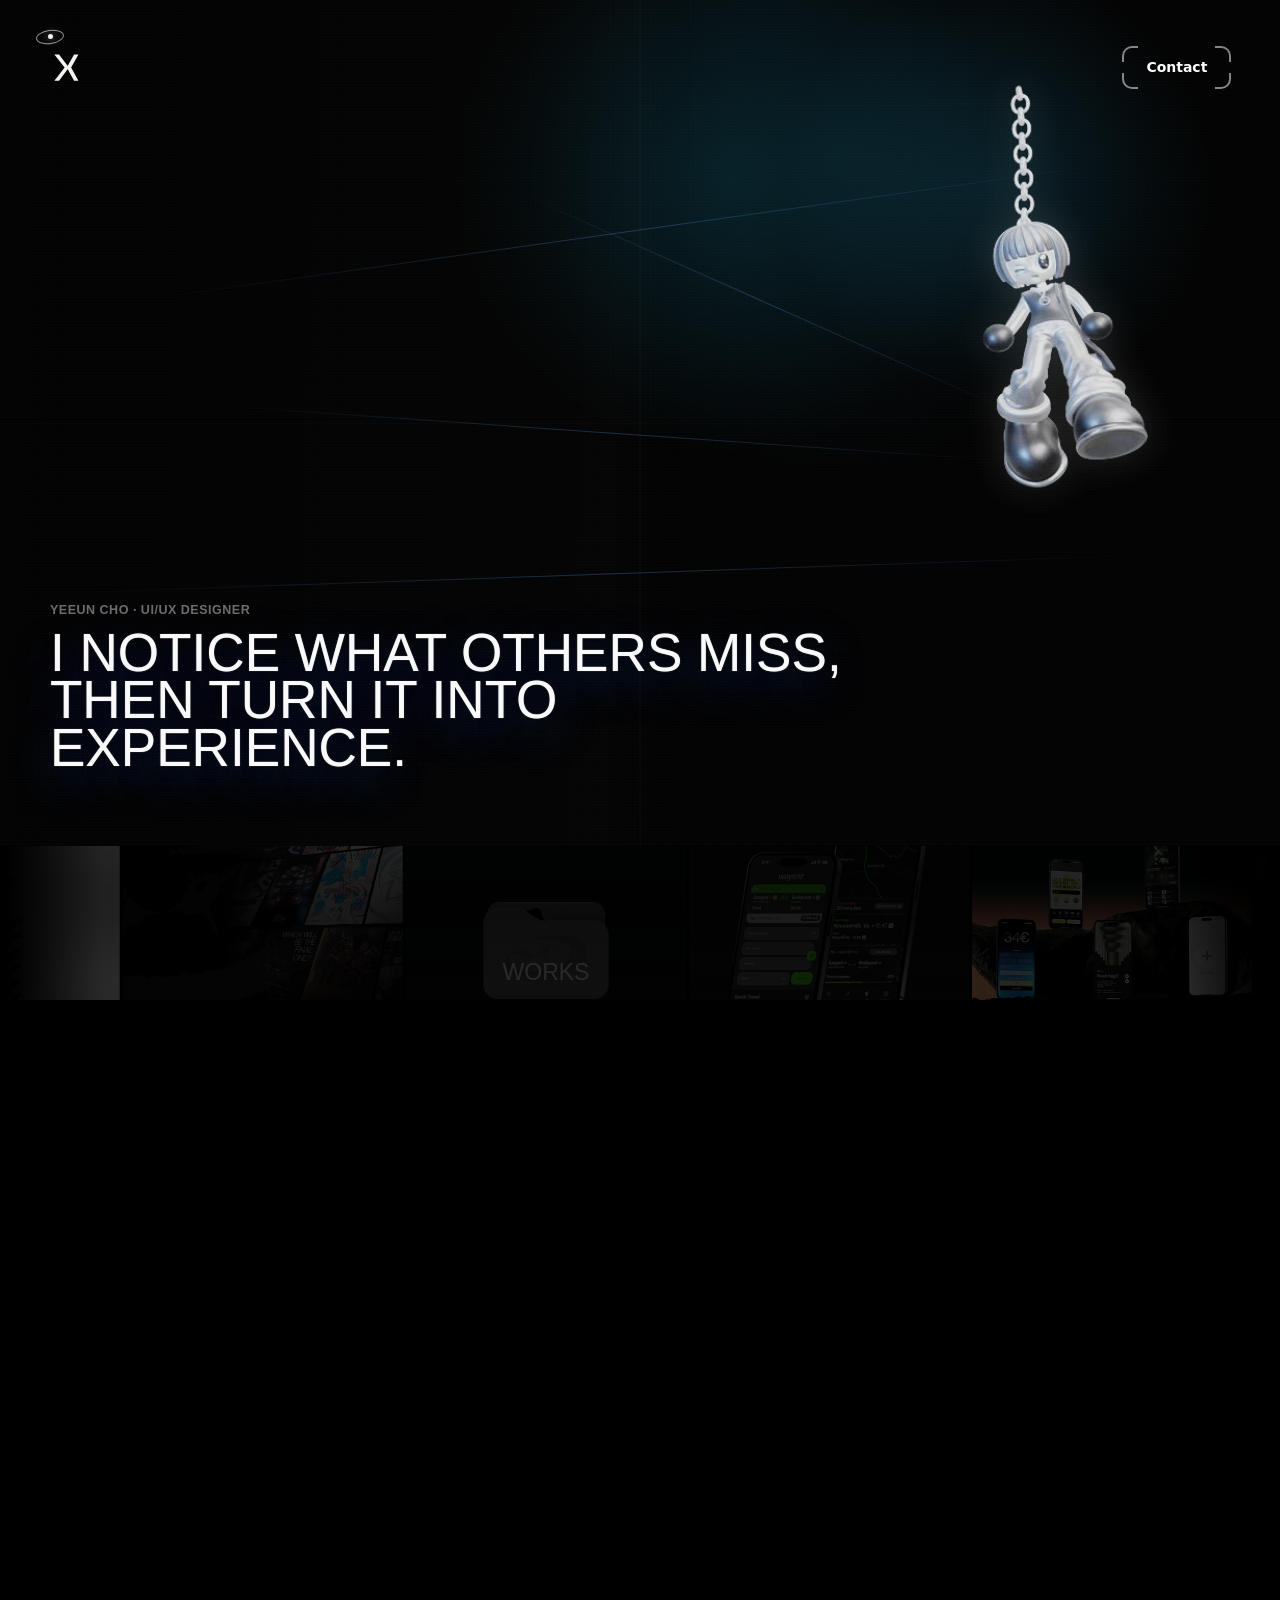
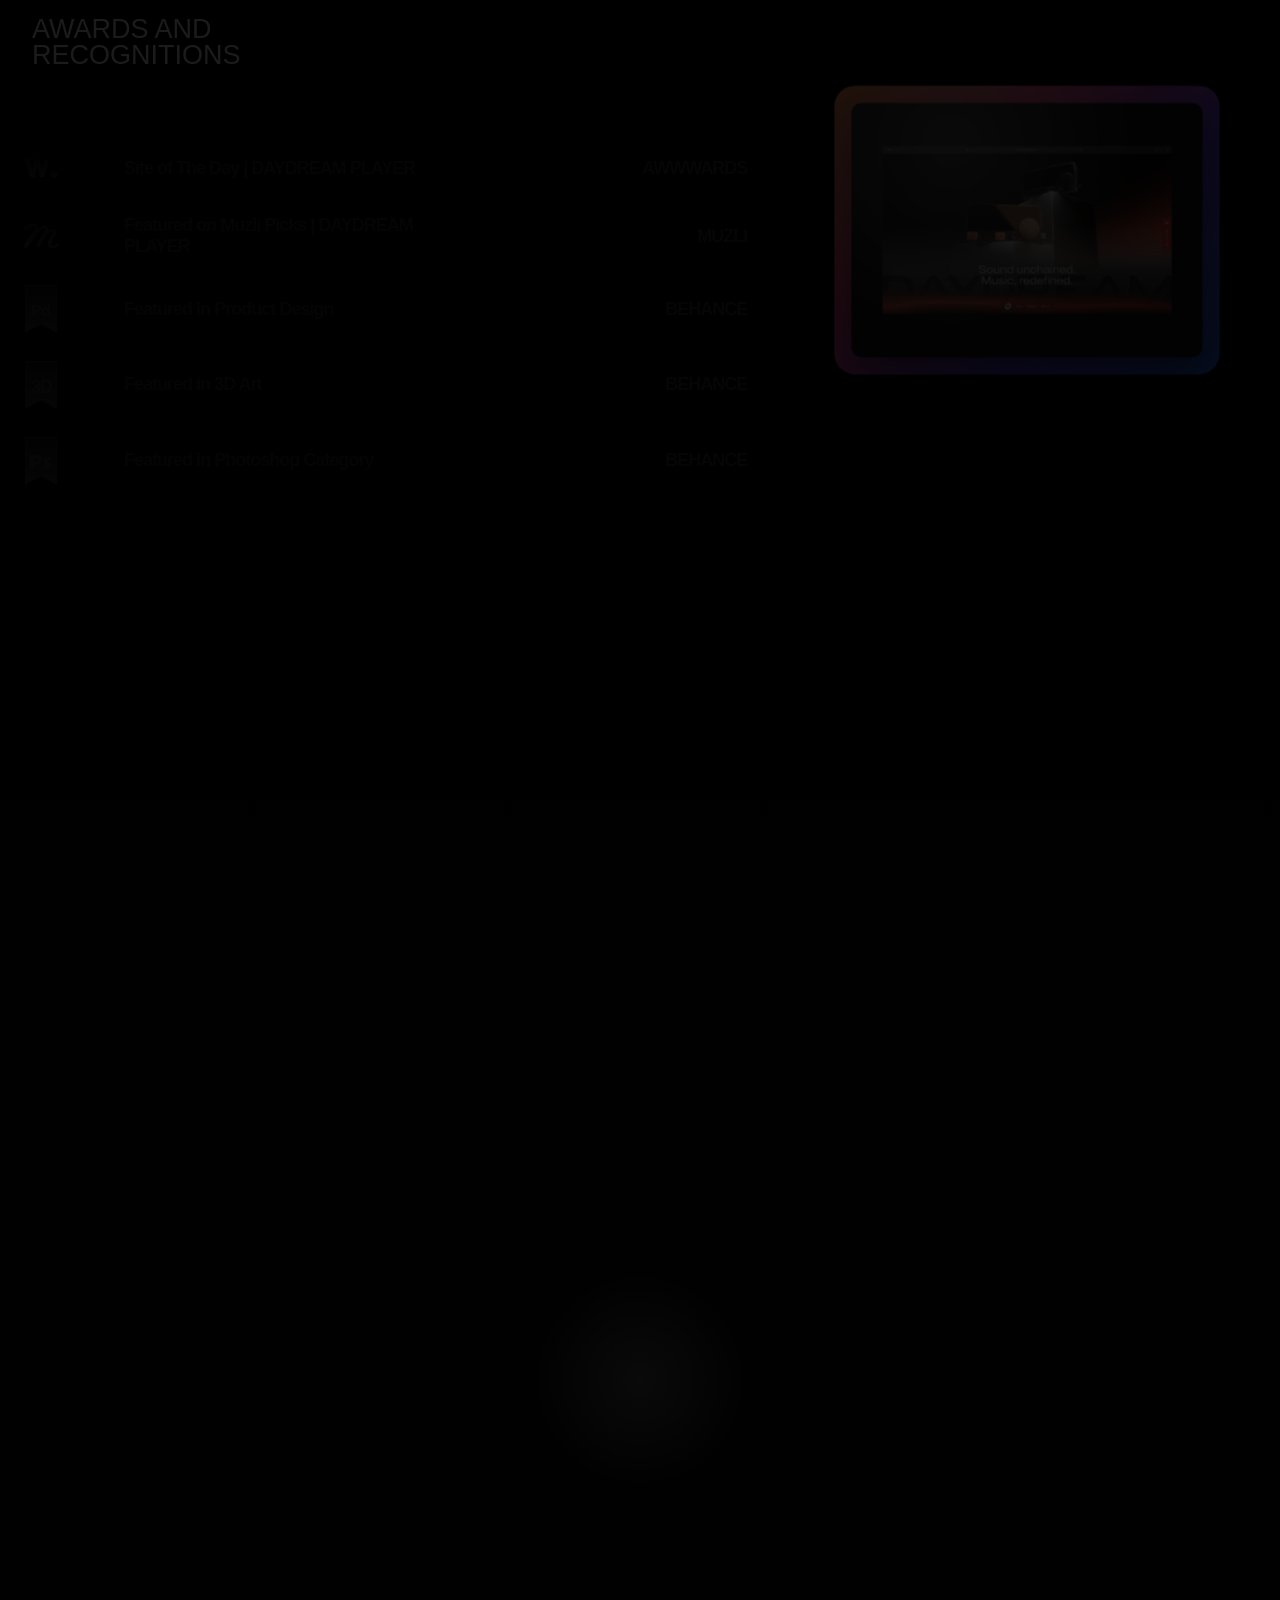
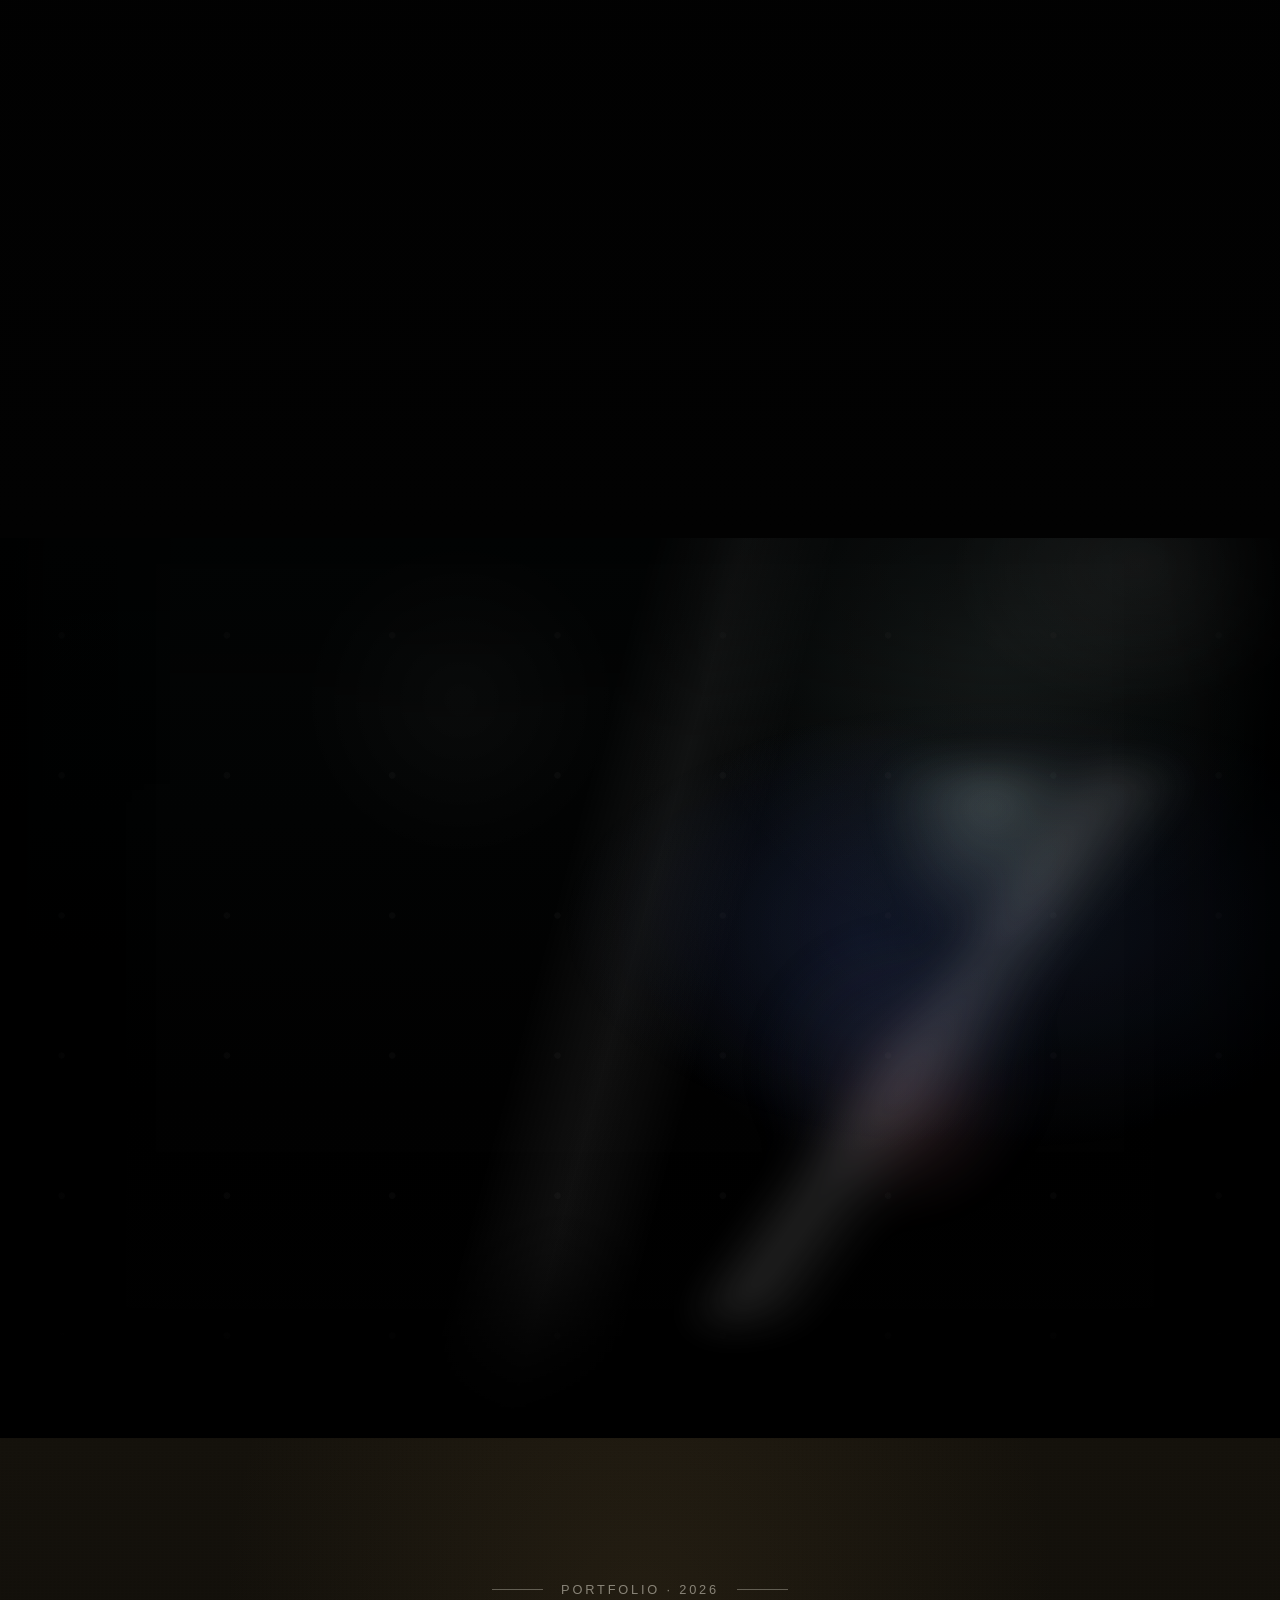
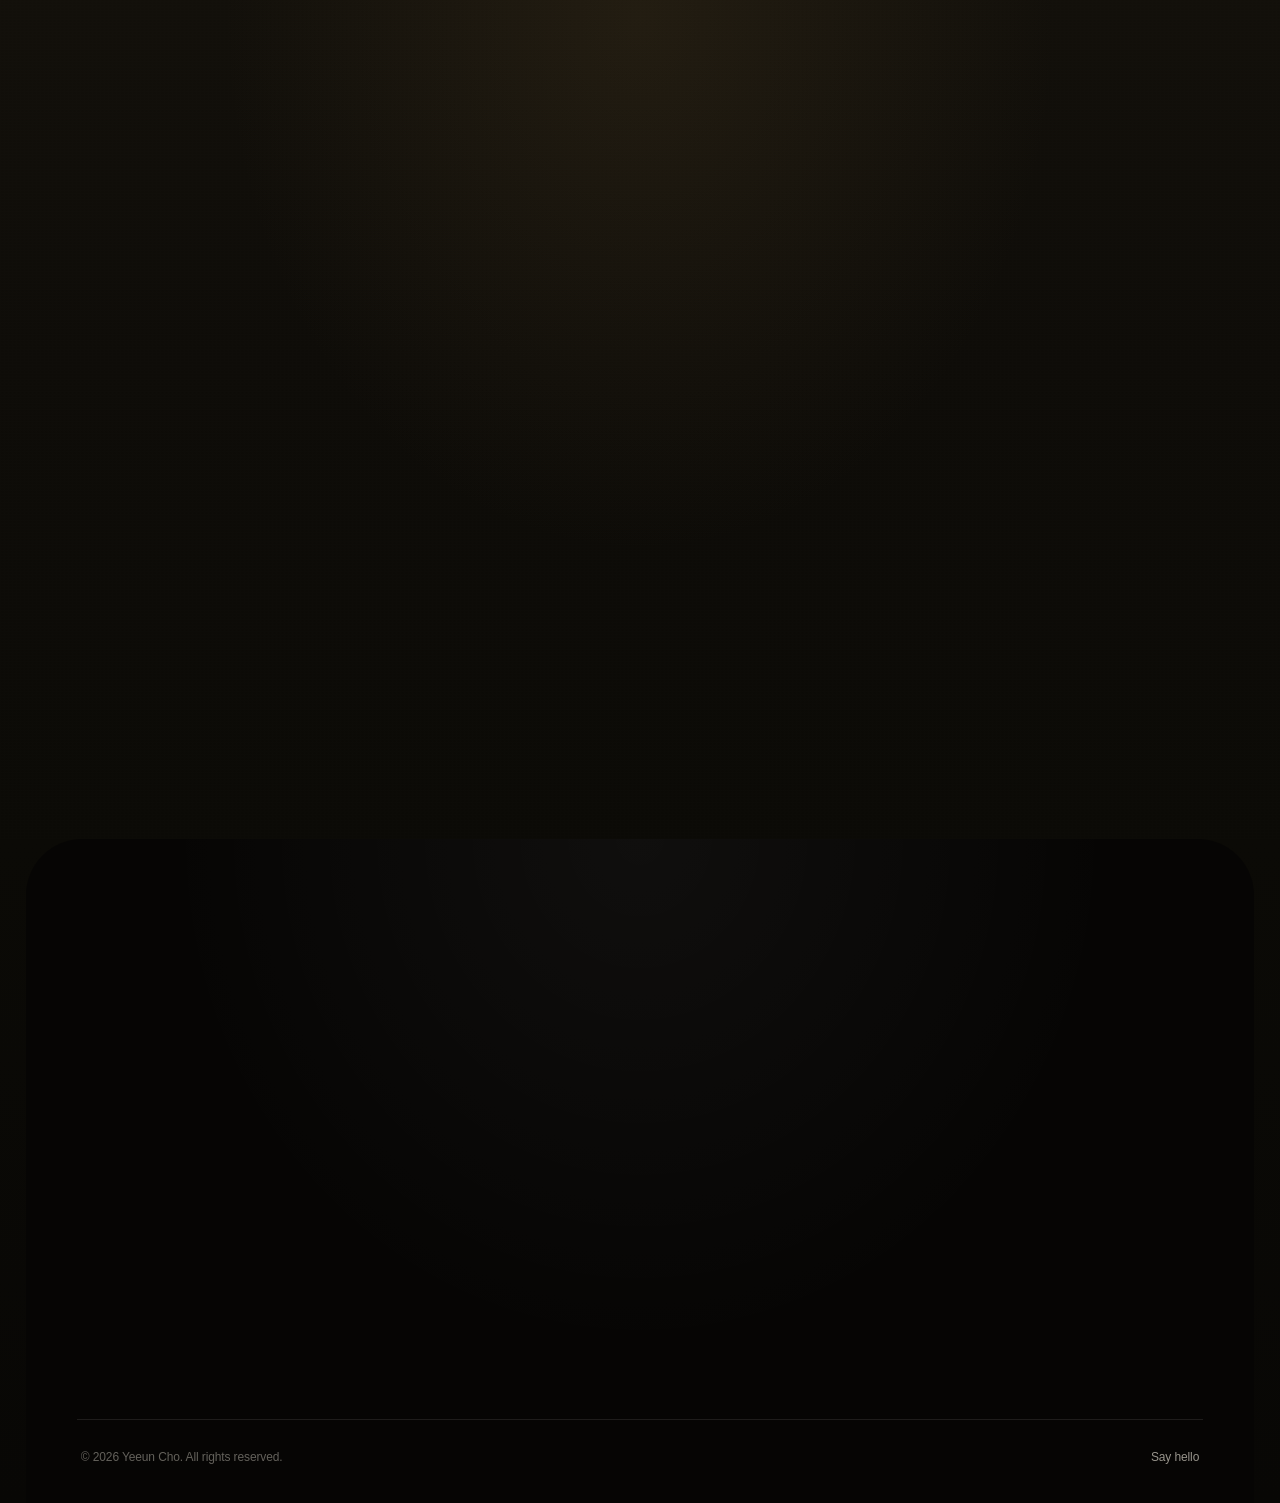
==== commit 1ba15928: "Fix Awards section visual mapping to use correct project screenshots Awwwards/Muzli rows now show th" ====
--- a/index.html
+++ b/index.html
@@ -187,27 +187,27 @@
 
           <div class="awards-visual" aria-hidden="true">
             <div class="awards-visual-frame">
-              <img class="awards-visual-image" src="./images/project_images/daydream/banner.webp" alt="" />
+              <img class="awards-visual-image" src="./images/project_images/daydream_web/thumb.webp" alt="" />
             </div>
           </div>
 
           <div class="awards-list">
-            <article class="award-row" data-visual="./images/project_images/daydream/banner.webp" tabindex="0">
+            <article class="award-row" data-visual="./images/project_images/daydream_web/thumb.webp" tabindex="0">
               <img src="./images/icons/awwwards.svg" alt="" />
               <p>Site of The Day | DAYDREAM PLAYER</p>
               <strong>AWWWARDS</strong>
             </article>
-            <article class="award-row" data-visual="./images/project_images/daydream/banner.webp" tabindex="0">
+            <article class="award-row" data-visual="./images/project_images/daydream_web/thumb.webp" tabindex="0">
               <img src="./images/icons/muzli.svg" alt="" />
               <p>Featured on Muzli Picks | DAYDREAM PLAYER</p>
               <strong>MUZLI</strong>
             </article>
-            <article class="award-row" data-visual="./images/project_images/daydream/banner.webp" tabindex="0">
+            <article class="award-row" data-visual="./images/project_images/daydream/thumb.webp" tabindex="0">
               <img src="./images/icons/product_design.svg" alt="" />
               <p>Featured in Product Design</p>
               <strong>BEHANCE</strong>
             </article>
-            <article class="award-row" data-visual="./images/project_images/wayer/banner.webp" tabindex="0">
+            <article class="award-row" data-visual="./images/project_images/daydream/banner.webp" tabindex="0">
               <img src="./images/icons/3d_art.svg" alt="" />
               <p>Featured in 3D Art</p>
               <strong>BEHANCE</strong>
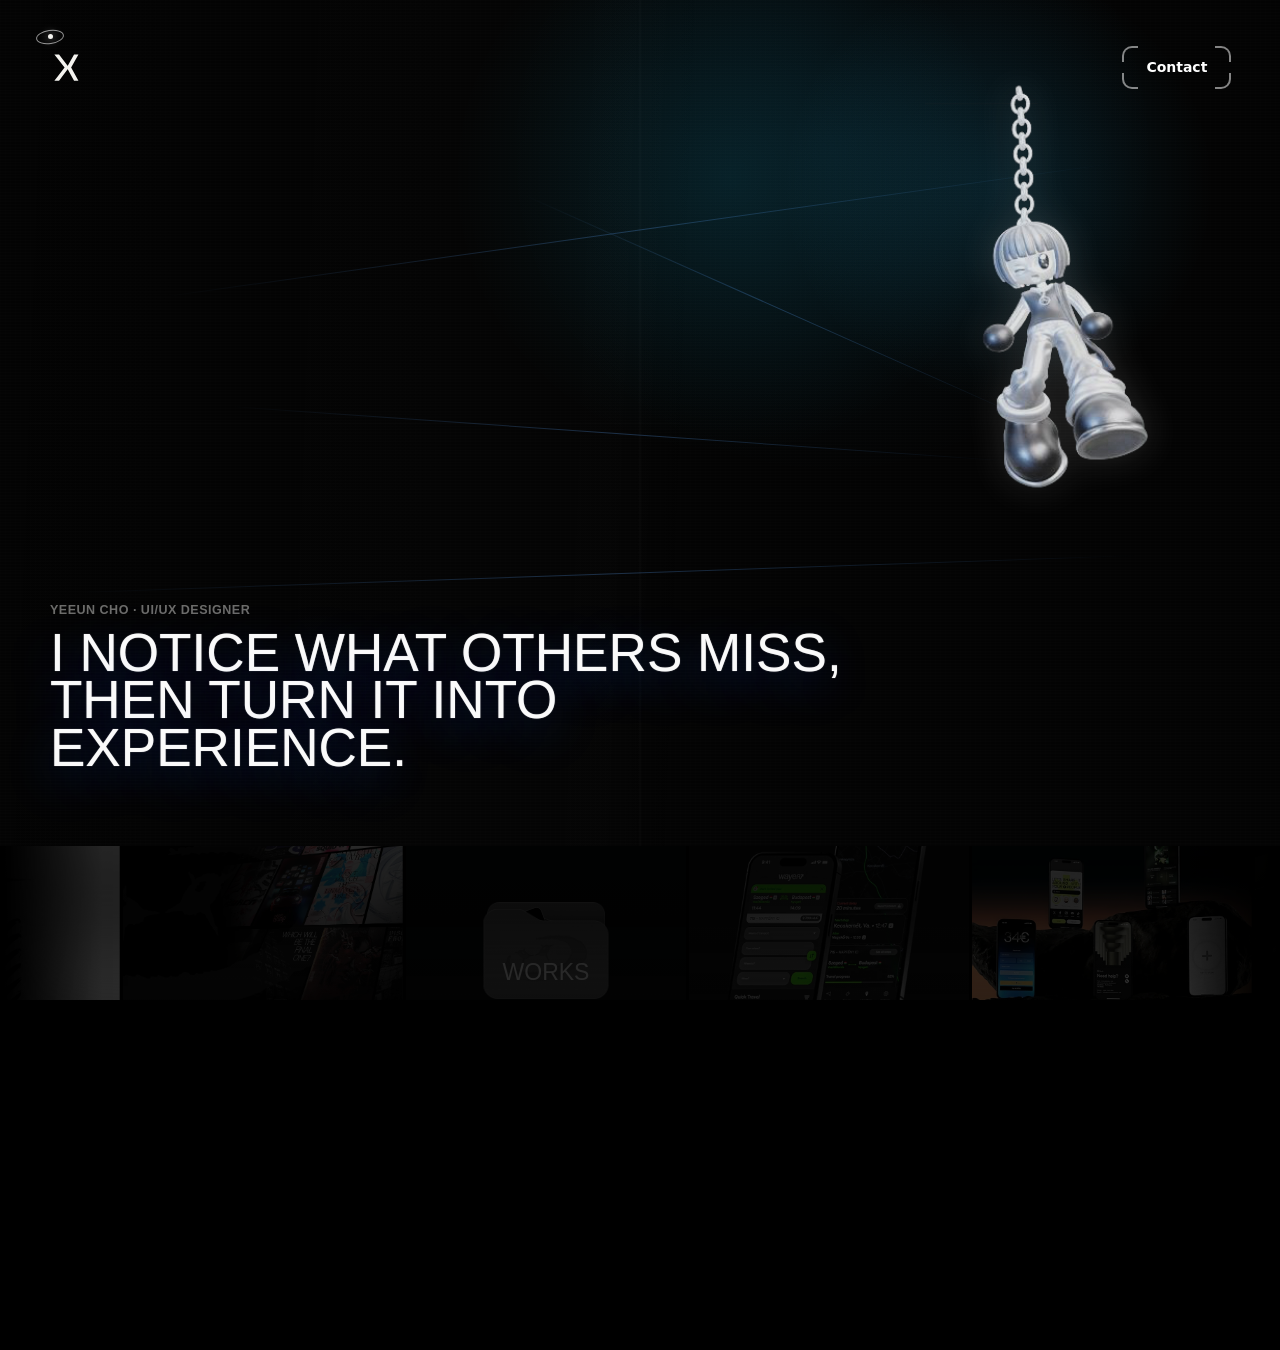
==== commit b82d1442: "Strip page down to Hero section only Removes Awards, Profile, Works, Statement, and Footer sections " ====
--- a/index.html
+++ b/index.html
@@ -10,11 +10,6 @@
     />
     <link rel="stylesheet" href="./css/base.css?v=1" />
     <link rel="stylesheet" href="./css/hero.css?v=1" />
-    <link rel="stylesheet" href="./css/awards.css?v=1" />
-    <link rel="stylesheet" href="./css/profile.css?v=1" />
-    <link rel="stylesheet" href="./css/works.css?v=1" />
-    <link rel="stylesheet" href="./css/statement.css?v=1" />
-    <link rel="stylesheet" href="./css/footer.css?v=1" />
   </head>
   <body id="top">
     <main class="site-shell">
@@ -181,341 +176,6 @@
         </div>
       </section>
 
-      <section class="awards-section" id="awards" aria-label="Awards and recognitions">
-        <div class="awards-inner">
-          <h2>AWARDS AND<br />RECOGNITIONS</h2>
-
-          <div class="awards-visual" aria-hidden="true">
-            <div class="awards-visual-frame">
-              <img class="awards-visual-image" src="./images/project_images/daydream_web/thumb.webp" alt="" />
-            </div>
-          </div>
-
-          <div class="awards-list">
-            <article class="award-row" data-visual="./images/project_images/daydream_web/thumb.webp" tabindex="0">
-              <img src="./images/icons/awwwards.svg" alt="" />
-              <p>Site of The Day | DAYDREAM PLAYER</p>
-              <strong>AWWWARDS</strong>
-            </article>
-            <article class="award-row" data-visual="./images/project_images/daydream_web/thumb.webp" tabindex="0">
-              <img src="./images/icons/muzli.svg" alt="" />
-              <p>Featured on Muzli Picks | DAYDREAM PLAYER</p>
-              <strong>MUZLI</strong>
-            </article>
-            <article class="award-row" data-visual="./images/project_images/daydream/thumb.webp" tabindex="0">
-              <img src="./images/icons/product_design.svg" alt="" />
-              <p>Featured in Product Design</p>
-              <strong>BEHANCE</strong>
-            </article>
-            <article class="award-row" data-visual="./images/project_images/daydream/banner.webp" tabindex="0">
-              <img src="./images/icons/3d_art.svg" alt="" />
-              <p>Featured in 3D Art</p>
-              <strong>BEHANCE</strong>
-            </article>
-            <article class="award-row" data-visual="./images/project_images/posterfolio/banner.webp" tabindex="0">
-              <img src="./images/icons/ps_category.svg" alt="" />
-              <p>Featured in Photoshop Category</p>
-              <strong>BEHANCE</strong>
-            </article>
-          </div>
-        </div>
-      </section>
-
-      <section class="profile-section" id="profile" aria-label="Profile information">
-        <div class="profile-grid">
-          <article class="profile-row">
-            <h2>education</h2>
-            <div class="profile-copy">
-              <p>• BA in Graphic Design</p>
-              <p>— Eszterházy Károly University,<br />Hungary [2022–2025]</p>
-            </div>
-          </article>
-
-          <article class="profile-row">
-            <h2>stack</h2>
-            <div class="profile-copy">
-              <p>Photoshop / Illustrator / InDesign / After Effects /</p>
-              <p>Blender / Glyphs / Figma / Rive / Webflow / Framer</p>
-            </div>
-          </article>
-
-          <div class="profile-mark" aria-hidden="true">
-            <span></span>
-            <span></span>
-          </div>
-
-          <article class="profile-row">
-            <h2>experience</h2>
-            <div class="profile-copy">
-              <p>• Associate Creative Director – WORLDS [2024–]</p>
-              <p>Visual Identity, Lead Graphic Designer, UI Designer,<br />Concept Art Direction</p>
-              <p>• Freelancing [2023–]</p>
-              <p>Various websites, branding and 3D rendering<br />projects</p>
-            </div>
-          </article>
-
-          <article class="profile-row">
-            <h2>I can help you with</h2>
-            <div class="profile-copy">
-              <p>End-to-end Web Design and Implementation,</p>
-              <p>UI/UX design, Brand Identity, Graphic Design, 3D</p>
-              <p>Product Renderings, and more</p>
-            </div>
-          </article>
-
-          <article class="profile-row profile-row-clients">
-            <h2>Selected clients</h2>
-            <div class="profile-copy profile-clients-logos">
-              <img src="./images/clients/stc.png" alt="STC" />
-              <img src="./images/clients/parkbee.png" alt="ParkBee" />
-              <img src="./images/clients/amca.png" alt="AMCA" />
-            </div>
-          </article>
-        </div>
-      </section>
-
-      <section class="works-section" id="works" aria-label="Selected works archive">
-        <img
-          class="works-dots"
-          src="./images/dots.svg"
-          alt=""
-          aria-hidden="true"
-        />
-        <div class="works-glow" aria-hidden="true"></div>
-
-        <div class="works-canvas">
-          <div class="works-topbar">
-            <p class="works-breadcrumb">
-              <span>Yeeun Cho</span><b>/</b><strong>Works</strong>
-            </p>
-
-            <div class="works-view-toggle" aria-hidden="true">
-              <img src="./images/icons/list.svg" alt="" />
-              <img src="./images/icons/grid.svg" alt="" />
-            </div>
-
-            <div class="works-filter" aria-label="Works view mode">
-              <button type="button" class="is-active">categorized</button>
-              <span>/</span>
-              <button type="button">freestyle</button>
-            </div>
-          </div>
-
-          <div class="works-list" aria-label="Project list">
-            <article class="works-item is-dim" data-preview="./images/project_images/aughtsspective/banner.webp">
-              <span class="works-category" data-label="Graphics">
-                <img src="./images/icons/graphics.svg" alt="" />
-              </span>
-              <h2>AUGHTS.SPECTIVE</h2>
-              <p>2025</p>
-            </article>
-            <article class="works-item is-dim" data-preview="./images/project_images/posterfolio/banner.webp">
-              <span class="works-category" data-label="Graphics">
-                <img src="./images/icons/graphics.svg" alt="" />
-              </span>
-              <h2>Posterfolio</h2>
-              <p>2020-24</p>
-            </article>
-            <article class="works-item is-dim" data-preview="./images/project_images/loben/thumb.webp">
-              <span class="works-category" data-label="Graphics">
-                <img src="./images/icons/graphics.svg" alt="" />
-              </span>
-              <h2>Loben Variable</h2>
-              <p>2024</p>
-            </article>
-            <article class="works-item" data-preview="./images/project_images/orith/banner.webp">
-              <span class="works-category" data-label="Graphics">
-                <img src="./images/icons/graphics.svg" alt="" />
-              </span>
-              <h2>Orith Display</h2>
-              <p>2023</p>
-            </article>
-            <article class="works-item" data-preview="./images/project_images/36daysoftype/banner.webp">
-              <span class="works-category" data-label="Graphics">
-                <img src="./images/icons/graphics.svg" alt="" />
-              </span>
-              <h2>36 Days of Type</h2>
-              <p>2024</p>
-            </article>
-
-            <article class="works-item is-featured" data-preview="./images/project_images/daydream/banner.webp">
-              <span class="works-category" data-label="Product">
-                <img src="./images/icons/product.svg" alt="" />
-              </span>
-              <h2>DAYDREAM PLAYER</h2>
-              <p>2024-25</p>
-            </article>
-
-            <article class="works-item" data-preview="./images/project_images/wayer/banner.webp">
-              <span class="works-category" data-label="UI/UX">
-                <img src="./images/icons/uiux.svg" alt="" />
-              </span>
-              <h2>Wayer</h2>
-              <p>2024</p>
-            </article>
-            <article class="works-item" data-preview="./images/project_images/dailyui/banner.webp">
-              <span class="works-category" data-label="UI/UX">
-                <img src="./images/icons/uiux.svg" alt="" />
-              </span>
-              <h2>Daily UI Challange</h2>
-              <p>2024</p>
-            </article>
-
-            <article class="works-item is-dim" data-preview="./images/project_images/amca/banner.webp">
-              <span class="works-category" data-label="Web">
-                <img src="./images/icons/web.svg" alt="" />
-              </span>
-              <h2>Amca Careers</h2>
-              <p>2025</p>
-            </article>
-            <article class="works-item is-dim" data-preview="./images/project_images/pneuma/banner.webp">
-              <span class="works-category" data-label="Web">
-                <img src="./images/icons/web.svg" alt="" />
-              </span>
-              <h2>Pneumacosmic.hu</h2>
-              <p>2025</p>
-            </article>
-            <article class="works-item is-dim" data-preview="./images/project_images/daydream_web/banner.webp">
-              <span class="works-category" data-label="Web">
-                <img src="./images/icons/web.svg" alt="" />
-              </span>
-              <h2>Daydreamplayer.com</h2>
-              <p>2024-25</p>
-            </article>
-            <article class="works-item is-dim" data-preview="./images/project_images/ikon_web/banner.webp">
-              <span class="works-category" data-label="Web">
-                <img src="./images/icons/web.svg" alt="" />
-              </span>
-              <h2>ikOn.hu</h2>
-              <p>2024</p>
-            </article>
-          </div>
-
-          <div class="works-stage" aria-hidden="true">
-            <canvas id="works-canvas"></canvas>
-            <div class="works-spine"></div>
-            <div class="works-orbit">
-              <div class="works-rotator">
-                <figure class="works-panel panel-left panel-left-back">
-                  <img src="./images/project_images/wayer/banner.webp" alt="" />
-                </figure>
-                <figure class="works-panel panel-left panel-left-mid">
-                  <img src="./images/project_images/aughtsspective/banner.webp" alt="" />
-                </figure>
-                <figure class="works-panel panel-left panel-left-front">
-                  <img data-preview-slot="secondary" src="./images/project_images/daydream/banner.webp" alt="" />
-                </figure>
-                <figure class="works-panel panel-center panel-center-left">
-                  <img src="./images/project_images/loben/thumb.webp" alt="" />
-                </figure>
-                <figure class="works-panel panel-center panel-center-right">
-                  <img src="./images/project_images/orith/banner.webp" alt="" />
-                </figure>
-                <figure class="works-panel panel-right panel-right-front">
-                  <img data-preview-slot="primary" src="./images/project_images/daydream/banner.webp" alt="" />
-                </figure>
-                <figure class="works-panel panel-right panel-right-mid">
-                  <img src="./images/project_images/36daysoftype/banner.webp" alt="" />
-                </figure>
-                <figure class="works-panel panel-right panel-right-back">
-                  <img src="./images/project_images/posterfolio/banner.webp" alt="" />
-                </figure>
-                <figure class="works-panel panel-ghost panel-ghost-left"></figure>
-                <figure class="works-panel panel-ghost panel-ghost-right"></figure>
-              </div>
-            </div>
-            <div class="works-folder-mini">
-              <img class="folder-back" src="./images/folder/folder_back.png" alt="" />
-              <img class="folder-slip folder-slip-a" src="./images/project_images/wayer/thumb.webp" alt="" />
-              <img class="folder-slip folder-slip-b" src="./images/project_images/dailyui/thumb.webp" alt="" />
-              <img class="folder-front" src="./images/folder/folder_front.png" alt="" />
-            </div>
-          </div>
-
-          <div class="works-mobile-preview" aria-hidden="true">
-            <img data-preview-slot="primary" src="./images/project_images/daydream/banner.webp" alt="" />
-          </div>
-        </div>
-      </section>
-
-      <section class="statement-section" id="statement" aria-label="Design philosophy">
-        <div class="statement-noise" aria-hidden="true"></div>
-
-        <p class="statement-label">
-          <span class="statement-rule" aria-hidden="true"></span>
-          <span>Portfolio · 2026</span>
-          <span class="statement-rule" aria-hidden="true"></span>
-        </p>
-
-        <div class="statement-collage" aria-hidden="true">
-          <figure class="statement-petal petal-1">
-            <img src="./images/project_images/daydream/banner.webp" alt="" loading="lazy" />
-          </figure>
-          <figure class="statement-petal petal-2">
-            <img src="./images/project_images/wayer/banner.webp" alt="" loading="lazy" />
-          </figure>
-          <figure class="statement-petal petal-3">
-            <img src="./images/project_images/orith/banner.webp" alt="" loading="lazy" />
-          </figure>
-          <figure class="statement-petal petal-4">
-            <img src="./images/project_images/aughtsspective/banner.webp" alt="" loading="lazy" />
-          </figure>
-          <figure class="statement-petal petal-5">
-            <img src="./images/project_images/36daysoftype/banner.webp" alt="" loading="lazy" />
-          </figure>
-        </div>
-
-        <h2 class="statement-copy">
-          Every fragment of work carries the same quiet intention —
-          notice closely, then shape it into something worth remembering.
-        </h2>
-      </section>
-
-      <footer class="site-footer" id="footer" aria-label="Footer">
-        <div class="footer-panel">
-          <div class="footer-mark" aria-hidden="true">
-            <svg viewBox="0 0 48 48" role="img">
-              <path d="M6 6 20 24 6 42h6.4L26 24 12.4 6z" />
-              <path d="M23 24 33 6h6l-10 18 10 18h-6z" />
-            </svg>
-          </div>
-
-          <p class="footer-message">Always open to thoughtful collaborations and new ideas.</p>
-
-          <div class="footer-columns">
-            <nav class="footer-col footer-explore" aria-label="Page sections">
-              <h3>Explore</h3>
-              <a href="#top">Home</a>
-              <a href="#awards">Awards</a>
-              <a href="#profile">Profile</a>
-              <a href="#works">Works</a>
-            </nav>
-
-            <div class="footer-col footer-socials" aria-label="Social links">
-              <h3>Socials</h3>
-              <!-- No public Instagram/Behance handle exists in the project yet; replace with real links when available. -->
-              <span class="footer-social-placeholder">Instagram (coming soon)</span>
-              <span class="footer-s
-              ocial-placeholder">Behance (coming soon)</span>
-              <a href="mailto:joyeeun23@gmail.com">Email</a>
-            </div>
-
-            <div class="footer-col footer-contact" aria-label="Contact details">
-              <h3>Contact</h3>
-              <a href="mailto:joyeeun23@gmail.com">joyeeun23@gmail.com</a>
-            </div>
-          </div>
-
-          <div class="footer-wordmark" aria-hidden="true">
-            <span>YEEUN CHO</span>
-          </div>
-
-          <div class="footer-bottom">
-            <p>© 2026 Yeeun Cho. All rights reserved.</p>
-            <a href="mailto:joyeeun23@gmail.com">Say hello</a>
-          </div>
-        </div>
-      </footer>
     </main>
 
     <script src="./vendor/three.min.js"></script>
